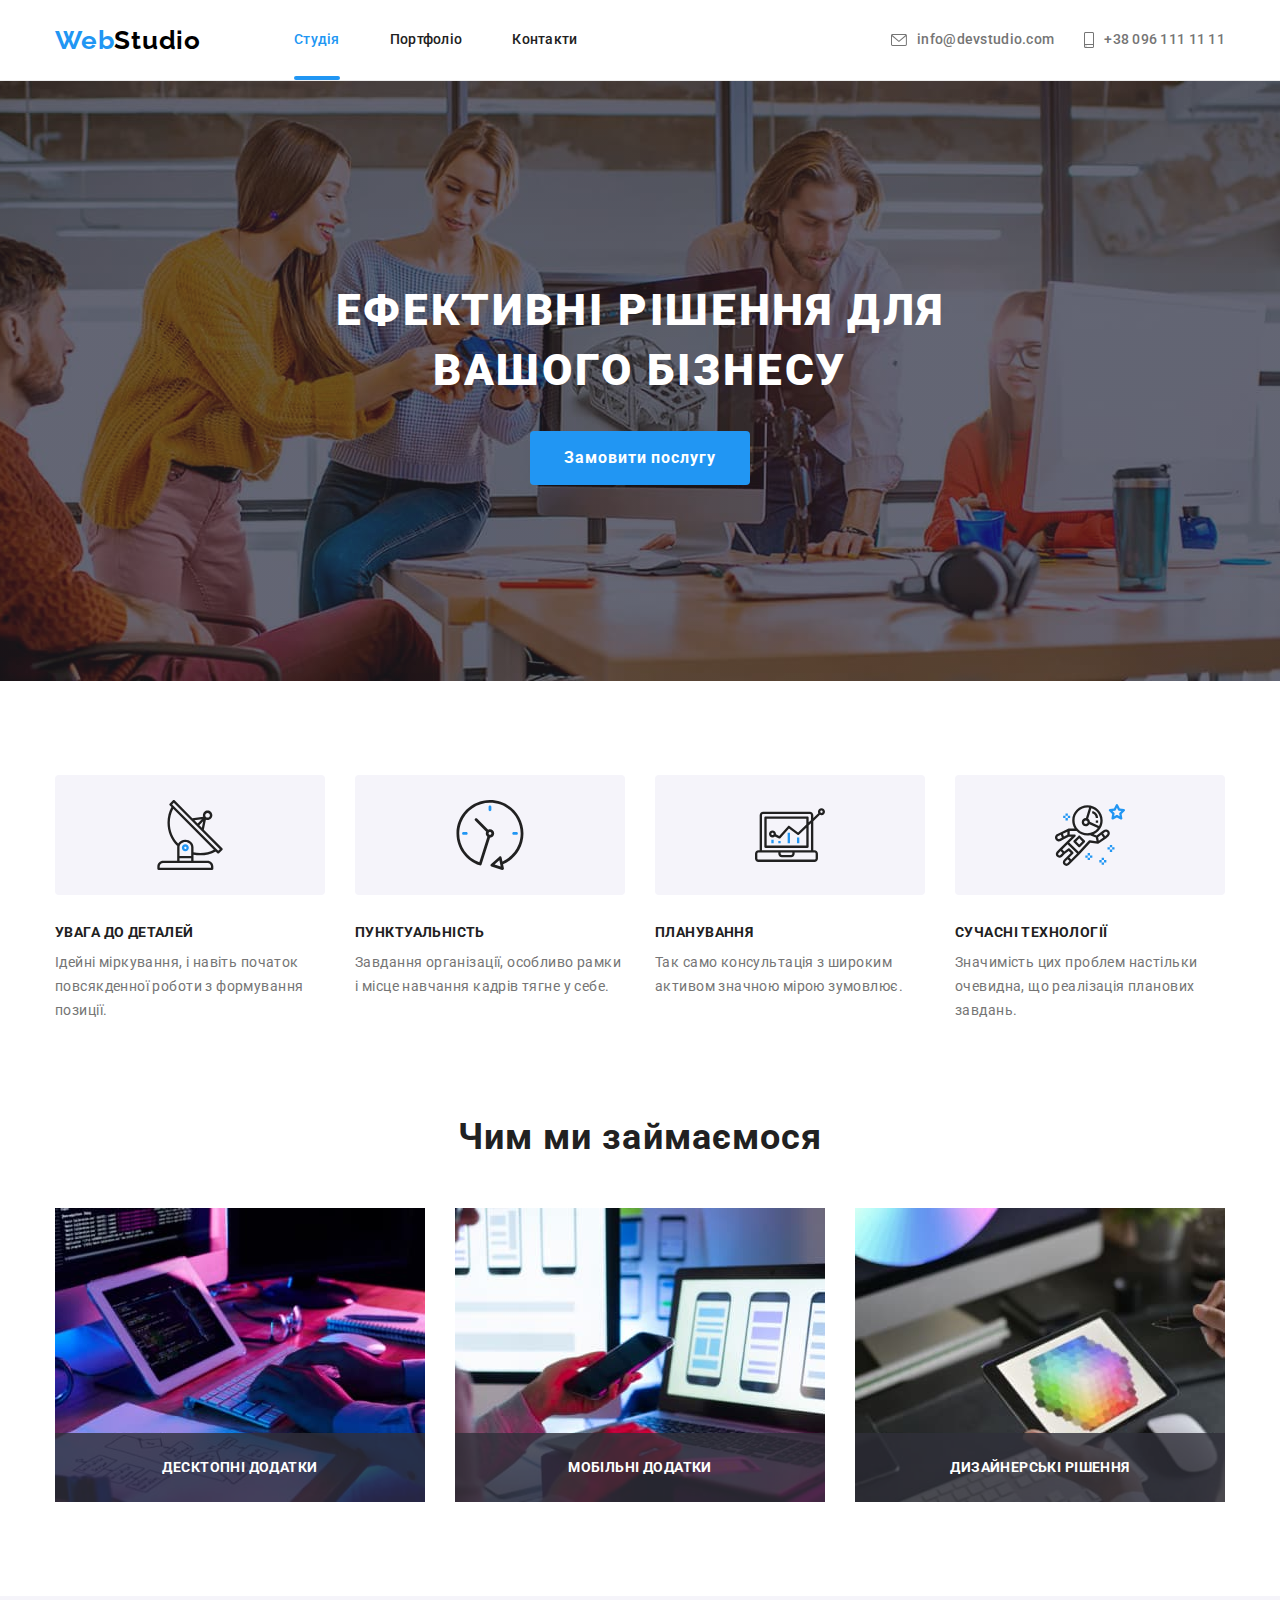
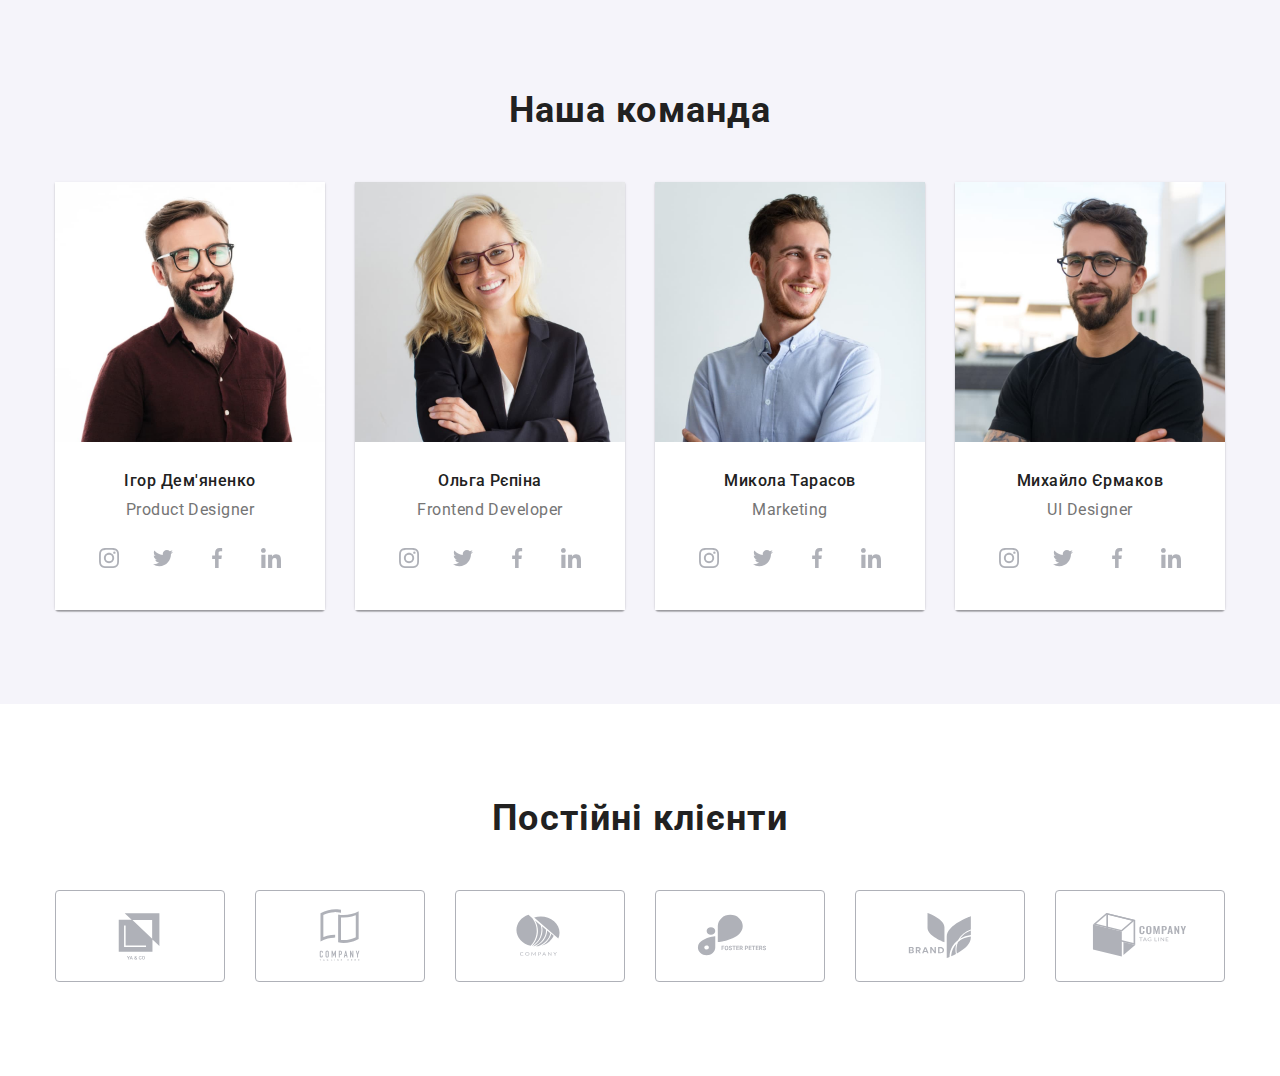
==== index.html @ c04a243e "did all sections, except footer" ====
<!DOCTYPE html>
<html lang="en">
  <head>
    <meta charset="UTF-8" />
    <meta http-equiv="X-UA-Compatible" content="IE=edge" />
    <meta name="viewport" content="width=device-width, initial-scale=1.0" />
    <title>Web Studio</title>
    <link rel="preconnect" href="https://fonts.googleapis.com" />
    <link rel="preconnect" href="https://fonts.gstatic.com" crossorigin />
    <link
      href="https://fonts.googleapis.com/css2?family=Raleway:wght@700&family=Roboto:wght@400;500;700;900&display=swap"
      rel="stylesheet"
    />
    <link
      rel="stylesheet"
      href="https://cdnjs.cloudflare.com/ajax/libs/modern-normalize/1.1.0/modern-normalize.min.css"
    />
    <link rel="stylesheet" href="./css/main.min.css" />
  </head>
  <body>
    <header class="header">
      <div class="container">
        <nav class="header__nav">
          <a href=" " class="header__logo link">
            <span class="header__web">Web</span>Studio
          </a>
          <ul class="header__list list">
            <li class="header__item">
              <a href="" class="header__link link current"> Студія </a>
            </li>
            <li class="header__item">
              <a href="./portfolio.html" class="header__link link">
                Портфоліо
              </a>
            </li>
            <li class="header__item">
              <a href="" class="header__link link"> Контакти </a>
            </li>
          </ul>
        </nav>
        <ul class="header__contacts list">
          <li>
            <a href="mailto:info@devstudio.com " class="header__mail link">
              <svg class="header__contacts-icon" width="16" height="12">
                <use href="./images/icons.svg#icon-envelope"></use>
              </svg>
              info@devstudio.com
            </a>
          </li>
          <li>
            <a href="tel:+380961111111" class="header__tel link">
              <svg class="header__contacts-icon" width="10" height="16">
                <use href="./images/icons.svg#icon-smartphone"></use>
              </svg>
              +38 096 111 11 11
            </a>
          </li>
        </ul>
        <button type="button" class="header__btn">
          <svg class="header__icon" width="24" height="16">
            <use href="./images/icons.svg#icon-mob-menu"></use>
          </svg>
        </button>
      </div>
      <div class="mob-menu is-hidden">
        <div class="container">
          <div class="mob-menu-top">
        <button type="button" class="menu-close">
          <svg class="menu-icon" width="40" height="40">
            <use href="./images/icons.svg#icon-close"></use>
          </svg>
        </button>
        <nav class="mob-menu-nav">
          <ul class="mob-menu-list list">
            <li class="mob-menu-item"> 
              <a href="" class="mob-menu-link link"> Студія </a>
            </li>
            <li class="mob-menu-item"> 
              <a href="./portfolio.html" class="mob-menu-link  link">
              Портфоліо </a>
            </li>
            <li class="mob-menu-item">
              <a href="" class="mob-menu-link  link"> Контакти </a>
            </li>
            </ul>
            </nav>
        </div>
        <div class="mob-menu-bottom">
            <div class="mob-connect">
  <a href="tel:+380961111111" class="mob-menu-tel link"> +38 096 111 11 11 </a>

  <a href="mailto:info@devstudio.com " class="mob-menu-mail link"> info@devstudio.com </a>

            </div>
          
            <ul class="mob-soc list">
              <li class="mob-soc-item">
                <a href="" target="blank" rel="noopener nofollow" class="mob-soc-link link"> Instagram </a>
              </li>
              <li class="mob-soc-item">
              <a href="" target="blank" rel="noopener nofollow" class="mob-soc-link link"> Twitter </a>
              </li>
              <li class="mob-soc-item">
              <a href="" target="blank" rel="noopener nofollow" class="mob-soc-link link"> Facebook </a>
              </li>
              <li class="mob-soc-item">
                <a href="" target="blank" rel="noopener nofollow" class="mob-soc-link link"> LinkedIn </a>
              </li>
            </ul>
          </div>
        </div>
      </div>
    </header>
    <main>
      <section class="hero">
        <div class="container">
          <h1 class="hero__title">Ефективні рішення для вашого бізнесу</h1>
          <button type="button" class="hero__button" data-modal-open>
            Замовити послугу
          </button>
        </div>
      </section> 
      <section class="features">
        <div class="container">
          <h2 class="visually-hidden">Особливості</h2>
          <ul class="features__list list">
            <li class="features__item">
              <div class="features__background">
                <svg class="features__icons" width="70" height="70">
                  <use href="./images/icons.svg#icon-antenna"></use>
                </svg>
              </div>
              <h3 class="features__title">Увага до деталей</h3>
              <p class="features__after-title">
                Ідейні міркування, і навіть початок повсякденної роботи з
                формування позиції.
              </p>
            </li>
            <li class="features__item">
              <div class="features__background">
                <svg class="features__icons" width="70" height="70">
                  <use href="./images/icons.svg#icon-clock"></use>
                </svg>
              </div>
              <h3 class="features__title">Пунктуальність</h3>
              <p class="features__after-title">
                Завдання організації, особливо рамки і місце навчання кадрів
                тягне у себе.
              </p>
            </li>
            <li class="features__item">
              <div class="features__background">
                <svg class="features__icons" width="70" height="70">
                  <use href="./images/icons.svg#icon-diagram"></use>
                </svg>
              </div>
              <h3 class="features__title">Планування</h3>
              <p class="features__after-title">
                Так само консультація з широким активом значною мірою зумовлює.
              </p>
            </li>
            <li class="features__item">
              <div class="features__background">
                <svg class="features__icons" width="70" height="70">
                  <use href="./images/icons.svg#icon-astronaut"></use>
                </svg>
              </div>
              <h3 class="features__title">Сучасні технології</h3>
              <p class="features__after-title">
                Значимість цих проблем настільки очевидна, що реалізація
                планових завдань.
              </p>
            </li>
          </ul>
        </div>
      </section>
      <section class="activities section">
        <div class="container">
          <h2 class="activities__title">Чим ми займаємося</h2>
          <ul class="activities__list list">
            <li class="activities__item">
              <img src="./images/image-one.jpg" alt="computer" width="370" />
              <p class="activities__text">Десктопні додатки</p>
            </li>
            <li class="activities__item">
              <img src="./images/image-two.jpg" alt="laptop" width="370" />
              <p class="activities__text">Мобільні додатки</p>
            </li>
            <li class="activities__item">
              <img src="./images/image-three.jpg" alt="tablet" width="370" />
              <p class="activities__text">Дизайнерські рішення</p>
            </li>
          </ul>
        </div>
      </section>
      <section class="team section">
        <div class="container">
          <h2 class="team__title">Наша команда</h2>
          <ul class="team__list list">
            <li class="team__item">
              <img
                src="./images/image-four.jpg"
                alt="Ігор Дем'яненко"
                width="270"
                class="team__img"
              />
              <div class="team__box">
                <h3 class="team__name">Ігор Дем'яненко</h3>
                <p class="team__text">Product Designer</p>
                <ul class="team__social list">
                  <li class="team__social-item">
                    <a href="" class="team__social-link link">
                      <svg class="team__social-icon" width="20" height="20">
                        <use href="./images/icons.svg#icon-instagram"></use>
                      </svg>
                    </a>
                  </li>
                  <li class="team__social-item">
                    <a href="" class="team__social-link link"
                      ><svg class="team__social-icon" width="20" height="20">
                        <use href="./images/icons.svg#icon-twitter"></use></svg></a>
                  </li>
                  <li class="team__social-item">
                    <a href="" class="team__social-link link">
                      <svg class="team__social-icon" width="20" height="20">
                        <use href="./images/icons.svg#icon-facebook"></use>
                      </svg>
                    </a>
                  </li>
                  <li class="team__social-item">
                    <a href="" class="team__social-link link">
                      <svg class="team__social-icon" width="20" height="20">
                        <use href="./images/icons.svg#icon-linkedin"></use>
                      </svg>
                    </a>
                  </li>
                </ul>
              </div>
            </li>
            <li class="team__item">
              <img
                src="./images/image-five.jpg"
                alt="Ольга Рєпіна"
                width="270"
                class="team__img"
              />
              <div class="team__box">
                <h3 class="team__name">Ольга Рєпіна</h3>
                <p class="team__text">Frontend Developer</p>
                <ul class="team__social list">
                  <li class="team__social-item">
                    <a href="" class="team__social-link link">
                      <svg class="team__social-icon" width="20" height="20">
                        <use href="./images/icons.svg#icon-instagram"></use>
                      </svg>
                    </a>
                  </li>
                  <li class="team__social-item">
                    <a href="" class="team__social-link link"
                      ><svg class="team__social-icon" width="20" height="20">
                        <use href="./images/icons.svg#icon-twitter"></use></svg></a>
                  </li>
                  <li class="team__social-item">
                    <a href="" class="team__social-link link">
                      <svg class="team__social-icon" width="20" height="20">
                        <use href="./images/icons.svg#icon-facebook"></use>
                      </svg>
                    </a>
                  </li>
                  <li class="team__social-item">
                    <a href="" class="team__social-link link">
                      <svg class="team__social-icon" width="20" height="20">
                        <use href="./images/icons.svg#icon-linkedin"></use>
                      </svg>
                    </a>
                  </li>
                </ul>
              </div>
            </li>
            <li class="team__item">
              <img
                src="./images/image-six.jpg"
                alt="Микола Тарасов"
                width="270"
                class="team__img"
              />
              <div class="team__box">
                <h3 class="team__name">Микола Тарасов</h3>
                <p class="team__text">Marketing</p>
                <ul class="team__social list">
                  <li class="team__social-item">
                    <a href="" class="team__social-link link">
                      <svg class="team__social-icon" width="20" height="20">
                        <use href="./images/icons.svg#icon-instagram"></use>
                      </svg>
                    </a>
                  </li>
                  <li class="team__social-item">
                    <a href="" class="team__social-link link"
                      ><svg class="team__social-icon" width="20" height="20">
                        <use href="./images/icons.svg#icon-twitter"></use></svg></a>
                  </li>
                  <li class="team__social-item">
                    <a href="" class="team__social-link link">
                      <svg class="team__social-icon" width="20" height="20">
                        <use href="./images/icons.svg#icon-facebook"></use>
                      </svg>
                    </a>
                  </li>
                  <li class="team__social-item">
                    <a href="" class="team__social-link link">
                      <svg class="team__social-icon" width="20" height="20">
                        <use href="./images/icons.svg#icon-linkedin"></use>
                      </svg>
                    </a>
                  </li>
                </ul>
              </div>
            </li>
            <li class="team__item">
              <img
                src="./images/image-seven.jpg"
                alt="Михайло Єрмаков"
                width="270"
                class="team__img"
              />
              <div class="team__box">
                <h3 class="team__name">Михайло Єрмаков</h3>
                <p class="team__text">UI Designer</p>
                <ul class="team__social list">
                  <li class="team__social-item">
                    <a href="" class="team__social-link link">
                      <svg class="team__social-icon" width="20" height="20">
                        <use href="./images/icons.svg#icon-instagram"></use>
                      </svg>
                    </a>
                  </li>
                  <li class="team__social-item">
                    <a href="" class="team__social-link link"
                      ><svg class="team__social-icon" width="20" height="20">
                        <use href="./images/icons.svg#icon-twitter"></use></svg></a>
                  </li>
                  <li class="team__social-item">
                    <a href="" class="team__social-link link">
                      <svg class="team__social-icon" width="20px" height="20">
                        <use href="./images/icons.svg#icon-facebook"></use>
                      </svg>
                    </a>
                  </li>
                  <li class="team__social-item">
                    <a href="" class="team__social-link link">
                      <svg class="team__social-icon" width="20" height="20">
                        <use href="./images/icons.svg#icon-linkedin"></use>
                      </svg>
                    </a>
                  </li>
                </ul>
              </div>
            </li>
          </ul>
        </div>
      </section>
     <section class="clients section"> 
        <div class="container">
          <h2 class="clients__title">Постійні клієнти</h2>
          <ul class="clients__list list">
            <li class="clients__item">
              <a href="" class="clients__link link">
                <svg class="clients__logo" width="106" height="60">
                  <use href="./images/icons.svg#icon-logo-one"></use>
                </svg>
              </a>
            </li>
            <li class="clients__item">
              <a href="" class="clients__link link">
                <svg class="clients__logo" width="106" height="60">
                  <use href="./images/icons.svg#icon-logo-two"></use>
                </svg>
              </a>
            </li>
            <li class="clients__item">
              <a href="" class="clients__link link">
                <svg class="clients__logo" width="106" height="60">
                  <use href="./images/icons.svg#icon-logo-three"></use>
                </svg>
              </a>
            </li>
            <li class="clients__item">
              <a href="" class="clients__link link">
                <svg class="clients__logo" width="106" height="60">
                  <use href="./images/icons.svg#icon-logo-four"></use>
                </svg>
              </a>
            </li>
            <li class="clients__item">
              <a href="" class="clients__link link">
                <svg class="clients__logo" width="106" height="60">
                  <use href="./images/icons.svg#icon-logo-five"></use>
                </svg>
              </a>
            </li>
            <li class="clients__item">
              <a href="" class="clients__link link">
                <svg class="clients__logo" width="106" height="60">
                  <use href="./images/icons.svg#icon-logo-six"></use>
                </svg>
              </a>
            </li>
          </ul>
        </div>
      </section>
    </main>
    <!-- <footer class="footer">
      <div class="container footer__wrap">
        <div>
          <a href="" class="footer__logo link">
            <span class="footer__web">Web</span>Studio
          </a>
          <address class="footer__contacts">
            <ul class="footer__list list">
              <li class="footer__item">
                <a
                  href="https://goo.gl/maps/imiHuzSXBCJ5eQL1A"
                  target="_blank"
                  rel="noopener noreferrer"
                  class="footer__address link"
                >
                  м. Київ, пр-т Лесі Українки, 26
                </a>
              </li>
              <li class="footer__item">
                <a href="mailto:info@example.com" class="footer__mail link">
                  info@example.com
                </a>
              </li>
              <li class="footer__item">
                <a href="tel:+380991111111" class="footer__tel link">
                  +38 099 111 11 11
                </a>
              </li>
            </ul>
          </address>
        </div>
        <div class="footer__soc-box">
          <p class="footer__soc-join">Приєднуйтесь</p>
          <ul class="footer__soc list">
            <li class="footer__soc-item">
              <a href="" class="footer__soc-link link">
                <svg class="footer__soc-icon" width="20" height="20">
                  <use href="./images/icons.svg#icon-instagram"></use>
                </svg>
              </a>
            </li>
            <li class="footer__soc-item">
              <a href="" class="footer__soc-link link">
                <svg class="footer__soc-icon" width="20" height="20">
                  <use href="./images/icons.svg#icon-twitter"></use></svg
              ></a>
            </li>
            <li class="footer__soc-item">
              <a href="" class="footer__soc-link link">
                <svg class="footer__soc-icon" width="20" height="20">
                  <use href="./images/icons.svg#icon-facebook"></use>
                </svg>
              </a>
            </li>
            <li class="footer__soc-item">
              <a href="" class="footer__soc-link link">
                <svg class="footer__soc-icon" width="20" height="20">
                  <use href="./images/icons.svg#icon-linkedin"></use>
                </svg>
              </a>
            </li>
          </ul>
        </div>
        <div class="subscribe__section">
          <form action="#" class="subscribe__form">
            <p class="subscribe__name">Підпишіться на розсилку</p>
            <div class="sub__correct">
              <input
                type="text"
                name="subscribe-name-footer"
                class="subscribe__input"
                id="subscribe"
                placeholder="E-mail"
                required
              />
              <button type="submit" class="subscribe__button">
                Підписатися
                <svg class="subscribe__icon" width="24" height="24">
                  <use href="./images/icons.svg#icon-send"></use>
                </svg>
              </button>
            </div>
          </form>
        </div>
      </div>
    </footer> -->  
    <div class="backdrop is-hidden" data-modal>
      <div class="modal">
        <button type="button" class="modal__close" data-modal-close>
          <svg class="close-icon" width="18" height="18">
            <use href="./images/icons.svg#icon-close-black"></use>
          </svg>
        </button>
        <p class="modal__title">Залиште свої дані, ми вам передзвонимо</p>
        <form class="modal__form">
          <div class="modal__data">
            <label for="user-name" class="label"> Ім'я </label>
            <div class="input__wrap">
              <input
                type="text"
                class="modal__input"
                name="user-name"
                id="user-name"
              />
              <svg class="input__icon" width="18" height="18">
                <use href="./images/icons.svg#icon-person"></use>
              </svg>
            </div>
          </div>
          <div class="modal__data">
            <label for="user-tel" class="label"> Телефон </label>
            <div class="input__wrap">
              <input
                type="tel"
                class="modal__input"
                name="user-tel"
                id="user-tel"
              />
              <svg class="input__icon" width="18" height="18">
                <use href="./images/icons.svg#icon-phone"></use>
              </svg>
            </div>
          </div>
          <div class="modal__data">
            <label for="user-email" class="label"> Пошта </label>
            <div class="input__wrap">
              <input
                type="email"
                class="modal__input"
                name="user-email"
                id="user-email"
              />
              <svg class="input__icon" width="18" height="18">
                <use href="./images/icons.svg#icon-email"></use>
              </svg>
            </div>
          </div>
          <div class="modal__comment">
            <label for="user-comment" class="label"> Коментар </label>
            <textarea
              name="user-comment"
              class="modal__text"
              placeholder="Введіть текст"
              id="user-comment"
            ></textarea>
          </div>
          <div class="modal__policy">
            <input
              type="checkbox"
              name="policy"
              id="policy"
              class="modal__check visually-hidden"
              value="true"
            />
            <label for="policy" class="check__text">
              <span>
                <svg class="check__icon" width="11" height="8">
                  <use href="./images/icons.svg#icon-check"></use>
                </svg>
              </span>
              Погоджуюся з розсилкою та приймаю&nbsp;
              <a href="" class="conditions"> Умови договору </a></label
            >
          </div>
          <button type="submit" class="submit__btn">Відправити</button>
        </form>
      </div>
    </div>
    <script src="./js/modal.js"></script>
    <script src="./js/menu.js"></script>
  </body>
</html>
---- css/main.min.css ----
:root{--main-color: #212121;--secondary-color: #757575;--tertiary-color: #ffffff;--accent-color: #2196f3;--card-set-gap: 30px}body{font-family:Roboto,sans-serif}p,h1,h2,h3,h4,h5,h6{margin:0}ul{margin:0;padding-left:0}img{display:block;max-width:100%;height:auto;width:100%}.list{list-style:none}.link{text-decoration:none}.no-scroll{overflow:hidden}.visually-hidden{position:absolute;white-space:nowrap;width:1px;height:1px;overflow:hidden;border:0;padding:0;clip:rect(0 0 0 0);clip-path:inset(50%);margin:-1px}.container{width:100%;margin-right:auto;margin-left:auto;padding-right:15px;padding-left:15px}@media screen and (min-width: 480px){.container{max-width:480px}}@media screen and (min-width: 768px){.container{max-width:768px}}@media screen and (min-width: 1200px){.container{max-width:1200px}}.header{border-bottom:1px solid #ececec}.header>.container{display:flex;align-items:center}.header__nav{display:flex;align-items:center}.header__list{gap:50px;display:none;align-items:center}@media screen and (min-width: 768px){.header__list{display:flex}}@media screen and (min-width: 1200px){.header__list{display:flex}}.header__contacts{margin-left:auto;display:none;align-items:center;gap:50px}@media screen and (min-width: 768px){.header__contacts{display:flex;flex-direction:column;gap:10px}}@media screen and (min-width: 1200px){.header__contacts{display:flex;flex-direction:row;gap:30px}}.header__web{font-family:Raleway,sans-serif;font-weight:700;font-size:26px;line-height:1.19;letter-spacing:.03em;color:var(--accent-color)}.header__logo{font-family:Raleway,sans-serif;font-weight:700;font-size:26px;line-height:1.19;letter-spacing:.03em;color:#000;margin-right:93px;padding-top:16px;padding-bottom:16px}.header__link{font-weight:500;font-size:14px;line-height:1.14;letter-spacing:.02em;color:var(--main-color);display:block;padding-top:32px;padding-bottom:32px;align-items:center;transition:color 250ms cubic-bezier(0.4, 0, 0.2, 1)}.header__link:hover,.header__link:focus{color:var(--accent-color)}.header__mail{display:flex;align-items:center;font-weight:500;font-size:14px;line-height:1.14;letter-spacing:.02em;color:var(--secondary-color);transition:color 250ms cubic-bezier(0.4, 0, 0.2, 1)}.header__mail:hover,.header__mail:focus{color:var(--accent-color)}.header__tel{display:flex;align-items:center;font-weight:500;font-size:14px;line-height:1.14;letter-spacing:.02em;color:var(--secondary-color);transition:color 250ms cubic-bezier(0.4, 0, 0.2, 1)}.header__tel:hover,.header__tel:focus{color:var(--accent-color)}.header__contacts-icon{fill:currentColor;margin-right:10px}.header__btn{width:40px;height:40px;padding:0;margin-left:auto;background-color:rgba(0,0,0,0);border:none}@media screen and (min-width: 768px){.header__btn{display:none}}@media screen and (min-width: 1200px){.header__btn{display:none}}.mob-menu{position:fixed;z-index:2;width:100vw;height:100vh;background-color:var(--tertiary-color);top:0;padding-top:48px;padding-bottom:48px;padding-left:40px}.mob-menu>.container{display:flex;flex-direction:column;height:100%;justify-content:space-between;overflow:auto}.menu-close{display:block;margin-left:auto;margin-bottom:8px;border:none;width:40px;height:40px;background-color:rgba(0,0,0,0);cursor:pointer;transition:fill 250ms cubic-bezier(0.4, 0, 0.2, 1)}.menu-close:hover,.menu-close:focus{fill:var(--accent-color)}.mob-menu-item:not(:last-child){margin-bottom:32px}.mob-menu-link{font-weight:500;font-size:40px;line-height:1.17;letter-spacing:.02em;color:var(--main-color);transition:color 250ms cubic-bezier(0.4, 0, 0.2, 1)}.mob-menu-link:hover,.mob-menu-link:focus{color:var(--accent-color);border-bottom:1px solid var(--accent-color)}.mob-menu-tel{font-weight:500;font-size:34px;line-height:1.17;letter-spacing:.02em;color:var(--accent-color);display:block;margin-bottom:32px}.mob-menu-tel:hover,.mob-menu-tel:focus{border-bottom:1px solid var(--accent-color)}.mob-menu-mail{font-style:normal;font-weight:500;font-size:24px;line-height:1.16;letter-spacing:.02em;color:var(--secondary-color);display:block;transition:color 250ms cubic-bezier(0.4, 0, 0.2, 1)}.mob-menu-mail:hover,.mob-menu-mail:focus{color:var(--accent-color);border-bottom:1px solid var(--accent-color)}.mob-soc{display:flex;margin-top:64px;gap:10px}.mob-soc-item:not(:last-child){border-right:1px solid rgba(33,33,33,.2);padding-right:10px}.mob-soc-link{font-style:normal;font-weight:500;font-size:18px;line-height:1.22;letter-spacing:.02em;color:var(--accent-color)}.mob-soc-link:hover,.mob-soc-link:focus{border-bottom:1px solid var(--accent-color)}.current{color:var(--accent-color);position:relative}.current::after{position:absolute;content:"";width:100%;height:4px;left:0;bottom:0;background:#2196f3;border-radius:2px}.hero{max-width:480px;height:400px;padding-top:118px;padding-bottom:118px;margin-left:auto;margin-right:auto;background-image:linear-gradient(rgba(47, 48, 58, 0.4), rgba(47, 48, 58, 0.4)),url(../images/background.jpg);background-repeat:no-repeat;background-position:center;background-size:cover}@media screen and (min-width: 768px){.hero{max-width:768px}}@media screen and (min-width: 1200px){.hero{max-width:1600px;height:600px;padding-top:200px;padding-top:200px}}.hero__title{font-weight:900;font-size:26px;line-height:1.61;text-align:center;letter-spacing:.06em;text-transform:uppercase;color:var(--tertiary-color);max-width:360px;margin-bottom:30px;margin-left:auto;margin-right:auto}@media screen and (min-width: 1200px){.hero__title{font-size:44px;line-height:1.36;max-width:696px}}.hero__button{font-family:inherit;font-weight:700;font-size:16px;line-height:1.88;align-items:center;text-align:center;letter-spacing:.06em;color:var(--tertiary-color);background-color:var(--accent-color);cursor:pointer;padding:10px 24px;border-radius:4px;border-color:rgba(0,0,0,0);display:flex;margin-left:auto;margin-right:auto;transition:background-color 250ms cubic-bezier(0.4, 0, 0.2, 1)}.hero__button:hover,.hero__button:focus{background-color:#188ce8}@media screen and (min-width: 1200px){.hero__button{padding:10px 32px}}.features{padding-top:60px;padding-bottom:60px}@media screen and (min-width: 768px){.features{padding:60px 15px}}@media screen and (min-width: 1200px){.features{padding-top:94px;padding-bottom:94px}}.features__background{width:450px;height:120px;background-color:#f5f4fa;border-radius:4px;margin-bottom:30px;display:flex;align-items:center;justify-content:center;color:var(--main-color)}@media screen and (min-width: 768px){.features__background{width:354px}}@media screen and (min-width: 1200px){.features__background{width:270px}}.features__icons{fill:currentColor}.features__list{display:flex;flex-wrap:wrap;gap:30px}.features__item{width:100%;align-items:center;justify-content:center}@media screen and (min-width: 768px){.features__item{width:calc((100% - 30px)/2)}}@media screen and (min-width: 1200px){.features__item{width:calc((100% - 90px)/4)}}.features__title{font-weight:700;font-size:14px;line-height:1.14;letter-spacing:.03em;text-transform:uppercase;color:var(--main-color);margin-bottom:10px}@media screen and (max-width: 480px){.features__title{display:flex;align-items:center;justify-content:center}}.features__after-title{font-size:14px;line-height:1.71;letter-spacing:.03em;color:var(--secondary-color)}.activities{display:none}@media screen and (min-width: 1200px){.activities{display:block;padding-bottom:94px}}.activities__title{font-weight:700;font-size:36px;line-height:1.16;letter-spacing:.03em;color:var(--main-color);text-align:center;margin-left:auto;margin-right:auto;margin-bottom:50px}.activities__list{display:flex;gap:30px}.activities__item{position:relative}.activities__text{position:absolute;font-weight:700;font-size:14px;line-height:1.14;text-align:center;letter-spacing:.03em;text-transform:uppercase;color:var(--tertiary-color);width:100%;bottom:0px;left:0px;background-color:rgba(47,48,58,.8);padding-top:27px;padding-bottom:27px}.team{background-color:#f5f4fa;padding:60px 15px}@media screen and (min-width: 768px){.team{padding:60px 15px}}@media screen and (min-width: 1200px){.team{padding-top:94px;padding-bottom:94px}}.team__title{font-weight:700;font-size:28px;line-height:1.17;letter-spacing:.03em;color:var(--main-color);text-align:center;margin-left:auto;margin-right:auto;margin-bottom:30px}@media screen and (min-width: 1200px){.team__title{font-size:36px;line-height:1.16;margin-bottom:50px}}.team__list{display:flex;flex-wrap:wrap;gap:30px}.team__item{box-shadow:0px 1px 3px rgba(0,0,0,.12),0px 1px 1px rgba(0,0,0,.14),0px 2px 1px rgba(0,0,0,.2);border-radius:0px 0px 4px 4px}@media screen and (min-width: 768px){.team__item{width:calc((100% - 30px)/2)}}@media screen and (min-width: 1200px){.team__item{width:calc((100% - 90px)/4)}}.team__img{display:block;max-width:100%;height:auto;width:100%}.team__box{text-align:center;padding-top:30px;padding-bottom:30px;background-color:#fff}.team__name{font-weight:500;font-size:16px;line-height:1.18;letter-spacing:.03em;color:var(--main-color);margin-bottom:10px;margin-top:0px}.team__text{font-size:16px;line-height:1.18;letter-spacing:.03em;color:var(--secondary-color);margin-bottom:16px}.team__social{display:flex;justify-content:center;gap:10px}.team__social-link{width:44px;height:44px;border-radius:50%;background-color:#fff;display:flex;align-items:center;justify-content:center;color:#afb1b8;transition:background-color 250ms cubic-bezier(0.4, 0, 0.2, 1),color 250ms cubic-bezier(0.4, 0, 0.2, 1)}.team__social-link:hover,.team__social-link:focus{background-color:var(--accent-color);color:var(--tertiary-color)}.team__social-icon{fill:currentColor}@media screen and (min-width: 480px){.clients{padding:60px 15px}}@media screen and (min-width: 768px){.clients{padding:60px 15px}}@media screen and (min-width: 1200px){.clients{padding-top:94px;padding-bottom:94px}}.clients__title{font-weight:700;font-size:28px;line-height:1.17;letter-spacing:.03em;color:var(--main-color);text-align:center;margin-left:auto;margin-right:auto;margin-bottom:30px}@media screen and (min-width: 1200px){.clients__title{font-size:36px;line-height:1.16;margin-bottom:50px}}.clients__list{display:flex;flex-wrap:wrap;gap:30px}.clients__item{width:calc((100% - 30px)/2)}@media screen and (min-width: 768px){.clients__item{width:calc((100% - 90px)/3)}}@media screen and (min-width: 1200px){.clients__item{width:calc((100% - 150px)/6)}}.clients__link{border:1px solid #afb1b8;border-radius:4px;width:210px;height:92px;display:flex;align-items:center;justify-content:center;color:#afb1b8;transition:color 250ms cubic-bezier(0.4, 0, 0.2, 1),border-color 250ms cubic-bezier(0.4, 0, 0.2, 1)}.clients__link:hover,.clients__link:focus{color:var(--accent-color);border-color:var(--accent-color)}@media screen and (min-width: 768px){.clients__link{width:226px}}@media screen and (min-width: 1200px){.clients__link{width:170px}}.clients__logo{fill:currentColor}.footer{display:flex;background-color:#2f303a;padding-top:60px;padding-bottom:60px}.footer__wrap{display:flex;align-items:baseline}.footer__logo{font-family:Raleway,sans-serif;font-weight:700;font-size:26px;line-height:1.19;letter-spacing:.03em;color:var(--tertiary-color);display:block;margin-bottom:20px}.footer__web{font-family:Raleway,sans-serif;font-weight:700;font-size:26px;line-height:1.19;letter-spacing:.03em;color:var(--accent-color)}.footer__contacts{font-style:normal}.footer__address{font-size:14px;line-height:1.71;letter-spacing:.03em;color:var(--tertiary-color);transition:color 250ms cubic-bezier(0.4, 0, 0.2, 1);display:block;margin-bottom:9px}.footer__address:hover,.footer__address:focus{color:var(--accent-color)}.footer__mail{display:block;font-size:14px;line-height:1.71;letter-spacing:.03em;color:rgba(255,255,255,.6);transition:color 250ms cubic-bezier(0.4, 0, 0.2, 1);margin-bottom:9px}.footer__mail:hover,.footer__mail:focus{color:var(--accent-color)}.footer__tel{font-size:14px;line-height:1.71;letter-spacing:.03em;color:rgba(255,255,255,.6);transition:color 250ms cubic-bezier(0.4, 0, 0.2, 1)}.footer__tel:hover,.footer__tel:focus{color:var(--accent-color)}.footer__soc-box{margin-left:70px}.footer__soc-join{font-weight:700;font-size:14px;line-height:1.14;letter-spacing:.03em;text-transform:uppercase;color:var(--tertiary-color);margin-bottom:20px}.footer__soc{display:flex;gap:10px}.footer__soc-link{width:44px;height:44px;border-radius:50%;background-color:rgba(255,255,255,.1);display:flex;align-items:center;justify-content:center;color:var(--tertiary-color);transition:background-color 250ms cubic-bezier(0.4, 0, 0.2, 1)}.footer__soc-link:hover,.footer__soc-link:focus{background-color:var(--accent-color)}.footer__soc-icon{fill:currentColor}.subscribe__section{margin-left:auto;display:flex}.subscribe__form{padding-top:12px}.sub__correct{display:flex}.subscribe__name{margin-bottom:20px;font-weight:700;font-size:14px;line-height:1.14;letter-spacing:.03em;text-transform:uppercase;color:var(--tertiary-color)}.subscribe__input{padding-left:16px;height:50px;width:358px;border-color:rgba(255,255,255,.3019607843);border-radius:4px;outline:none;background-color:rgba(0,0,0,0);color:var(--main-color)}.subscribe__input:focus-visible{outline-color:var(--accent-color)}.subscribe__input:not(:placeholder-shown):required:valid{border-color:var(--accent-color)}.subscribe__input:not(:placeholder-shown):required{border-color:red}.subscribe__button{margin-left:12px;width:200px;height:50px;display:flex;align-items:center;justify-content:center;transition:background-color 250ms cubic-bezier(0.4, 0, 0.2, 1);border-radius:4px;border:none;background-color:var(--accent-color);box-shadow:0px 4px 4px rgba(0,0,0,.15);font-weight:700;font-size:16px;line-height:1.88;color:var(--tertiary-color);cursor:pointer}.subscribe__button:hover,.subscribe__button:focus{background-color:#188ce8}.subscribe__icon{margin-left:10px;fill:var(--tertiary-color)}.backdrop{position:fixed;width:100%;height:100%;top:0;left:0;background-color:rgba(0,0,0,.2);transition:opacity 250ms cubic-bezier(0.4, 0, 0.2, 1),visibility 250ms cubic-bezier(0.4, 0, 0.2, 1)}.modal{position:absolute;top:50%;left:50%;width:450px;min-height:609px;border-radius:4px;background-color:var(--tertiary-color);box-shadow:0px 1px 3px rgba(0,0,0,.12),0px 1px 1px rgba(0,0,0,.14),0px 2px 1px rgba(0,0,0,.2);transform:translate(-50%, -50%) scale(1);transition:transform 250ms cubic-bezier(0.4, 0, 0.2, 1);padding:40px}.backdrop.is-hidden .modal{transform:translate(-50%, -50%) scale(0)}@media screen and (min-width: 1200px){.modal{width:528px;min-height:581px}}.modal__title{font-weight:700;font-size:20px;line-height:1.15;text-align:center;letter-spacing:.03em;color:var(--main-color);text-align:center;margin-bottom:12px}.modal__close{position:absolute;right:8px;top:8px;width:30px;height:30px;background-color:rgba(0,0,0,0);border:1px solid rgba(0,0,0,.1);border-radius:50%;display:flex;align-items:center;justify-content:center;cursor:pointer;transition:fill 250ms cubic-bezier(0.4, 0, 0.2, 1)}.modal__close:hover,.modal__close:focus{fill:var(--accent-color)}.is-hidden{opacity:0;visibility:hidden;pointer-events:none}.modal__input{width:100%;height:40px;border:1px solid rgba(33,33,33,.2);border-radius:4px;padding-left:42px;outline:rgba(0,0,0,0);transition:border-color 250ms cubic-bezier(0.4, 0, 0.2, 1)}.modal__input:focus{border-color:var(--accent-color)}.input__wrap{position:relative}.input__icon{position:absolute;left:12px;top:50%;transform:translateY(-50%);transition:fill 250ms cubic-bezier(0.4, 0, 0.2, 1)}.modal-input:focus+.input__icon{fill:var(--accent-color)}.label{font-weight:400;font-size:12px;line-height:1.16;letter-spacing:.01em;color:var(--secondary-color);display:block;margin-bottom:4px}.modal__data{margin-bottom:10px}.modal__text{width:370px;height:120px;padding:12px 16px;border:1px solid rgba(33,33,33,.2);border-radius:4px;resize:none;outline:rgba(0,0,0,0);transition:border-color 250ms cubic-bezier(0.4, 0, 0.2, 1)}.modal__text:focus{border-color:var(--accent-color)}.modal__text::placeholder{font-weight:400;font-size:12px;line-height:1.16;letter-spacing:.01em;color:rgba(117,117,117,.5)}@media screen and (min-width: 1200px){.modal__text{width:448px;height:120px}}.modal__comment{margin-bottom:20px}.modal__policy{margin-bottom:30px;margin-right:auto;margin-left:auto;display:flex;justify-content:center}.modal__check{margin-top:10px;margin-bottom:30px}.check__text{display:flex;align-items:center;font-weight:400;font-size:12px;line-height:1.16;letter-spacing:.03em;color:var(--secondary-color)}.check__text span{width:16px;height:15px;border:2px solid #303030;border-radius:2px;margin-right:10px;display:flex;align-items:center;justify-content:center}.modal__check:checked+.check__text span{background-color:var(--accent-color);border:none}.modal__check:focus+.check__text span{border-color:var(--accent-color)}@media screen and (min-width: 1200px){.check__text{font-size:14px;line-height:1.71}}.conditions{font-weight:400;font-size:12px;line-height:1.16;letter-spacing:.03em;color:var(--accent-color)}@media screen and (min-width: 1200px){.conditions{font-size:14px;line-height:1.71}}.check__icon{opacity:0}.modal__check:checked+.check__text .check__icon{fill:#fff;opacity:1}.submit__btn{width:200px;height:50px;background:var(--accent-color);box-shadow:0px 4px 4px rgba(0,0,0,.15);border-radius:4px;border-color:rgba(0,0,0,0);cursor:pointer;font-family:inherit;font-weight:700;font-size:16px;line-height:1.88;display:flex;align-items:center;text-align:center;letter-spacing:.06em;color:var(--tertiary-color);padding:10px 52px;margin-left:auto;margin-right:auto;transition:background-color 250ms cubic-bezier(0.4, 0, 0.2, 1)}.submit__btn:hover,.submit__btn:focus{background-color:#188ce8}.portfolio{padding-top:60px;padding-bottom:60px}@media screen and (min-width: 1200px){.portfolio{padding-top:94px;padding-bottom:94px}}.portfolio__list{display:flex;flex-wrap:wrap;row-gap:15px;column-gap:8px;margin-bottom:40px;margin-right:auto;margin-left:auto}@media screen and (min-width: 768px){.portfolio__list{margin-bottom:30px;justify-content:center}}@media screen and (min-width: 1200px){.portfolio__list{margin-bottom:50px}}.portfolio__btn{font-family:inherit;font-weight:500;font-size:16px;line-height:1.62;text-align:center;letter-spacing:.03em;color:var(--main-color);background-color:#f5f4fa;cursor:pointer;border-radius:4px;border-color:rgba(0,0,0,0);padding:6px 22px;transition:color 250ms cubic-bezier(0.4, 0, 0.2, 1),background-color 250ms cubic-bezier(0.4, 0, 0.2, 1),box-shadow 250ms cubic-bezier(0.4, 0, 0.2, 1)}.portfolio__btn:hover,.portfolio__btn:focus{color:var(--tertiary-color);background-color:#2196f3;box-shadow:0px 3px 1px rgba(0,0,0,.1),0px 1px 2px rgba(0,0,0,.8),0px 2px 2px rgba(0,0,0,.12)}.works__img{display:block;max-width:100%;height:auto;width:100%}.works__list{display:flex;flex-wrap:wrap;gap:30px}@media screen and (min-width: 768px){.works__item{width:calc((100% - 30px)/2)}}@media screen and (min-width: 1200px){.works__item{width:calc((100% - 60px)/3)}}.works__cover-wrap{position:relative;overflow:hidden}.works__cover-text{position:absolute;top:0;left:0;height:100%;color:var(--tertiary-color);font-weight:400;font-size:18px;line-height:1.56;letter-spacing:.03em;padding-top:63px;padding-bottom:63px;padding-left:24px;padding-right:24px;background-color:rgba(33,150,243,.9);flex-grow:1;transform:translateY(101%);transition:transform 250ms cubic-bezier(0.4, 0, 0.2, 1)}.works__item:hover .works__cover-text{transform:translateY(0%)}.works__box{padding:20px 24px;border:1px solid #eee;border-top:0}.works__title{font-weight:700;font-size:18px;line-height:2;letter-spacing:.06em;color:var(--main-color);margin-bottom:4px}.works__field{font-size:16px;line-height:1.88;letter-spacing:.03em;color:var(--secondary-color)}.works{display:block;transition:box-shadow 250ms cubic-bezier(0.4, 0, 0.2, 1);flex-direction:column;height:100%}.works:hover,.works:focus{box-shadow:0px 1px 1px rgba(0,0,0,.12),0px 4px 4px rgba(0,0,0,.06),1px 4px 6px rgba(0,0,0,.16)}/*# sourceMappingURL=main.min.css.map */
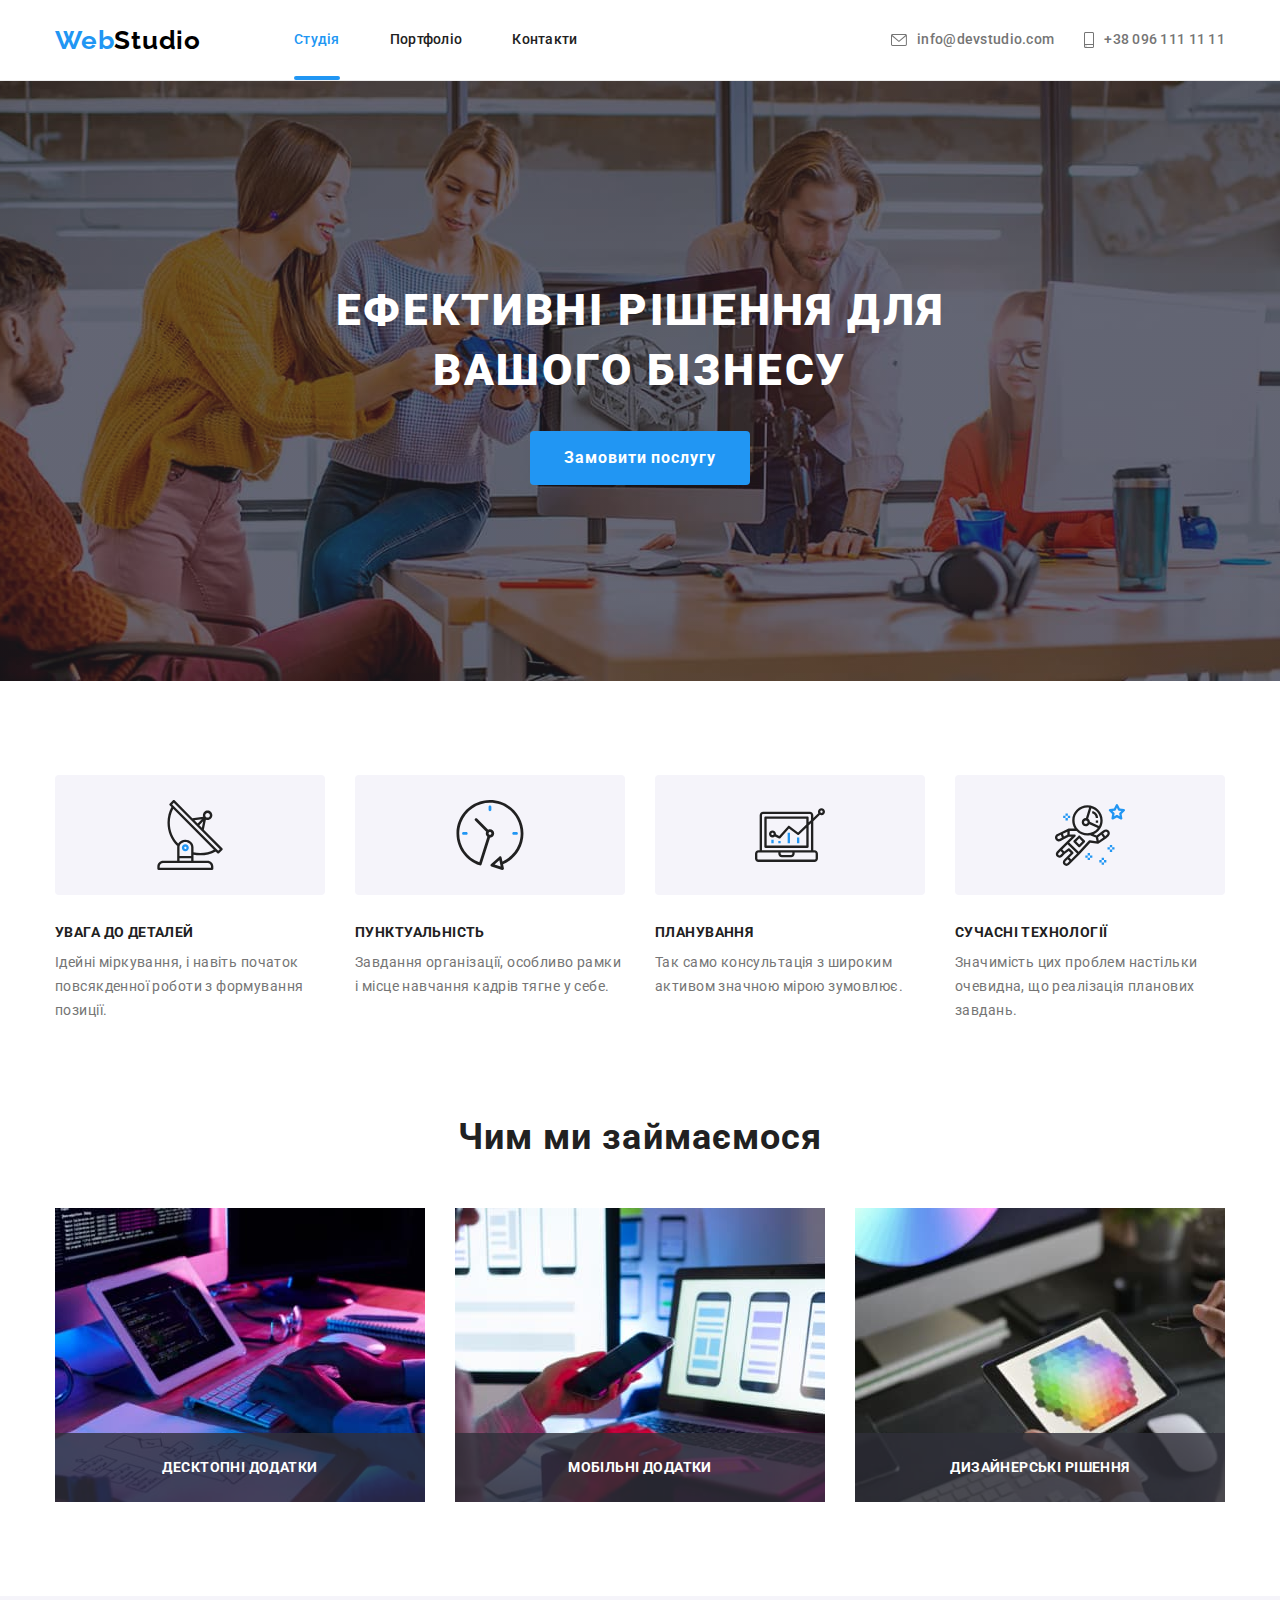
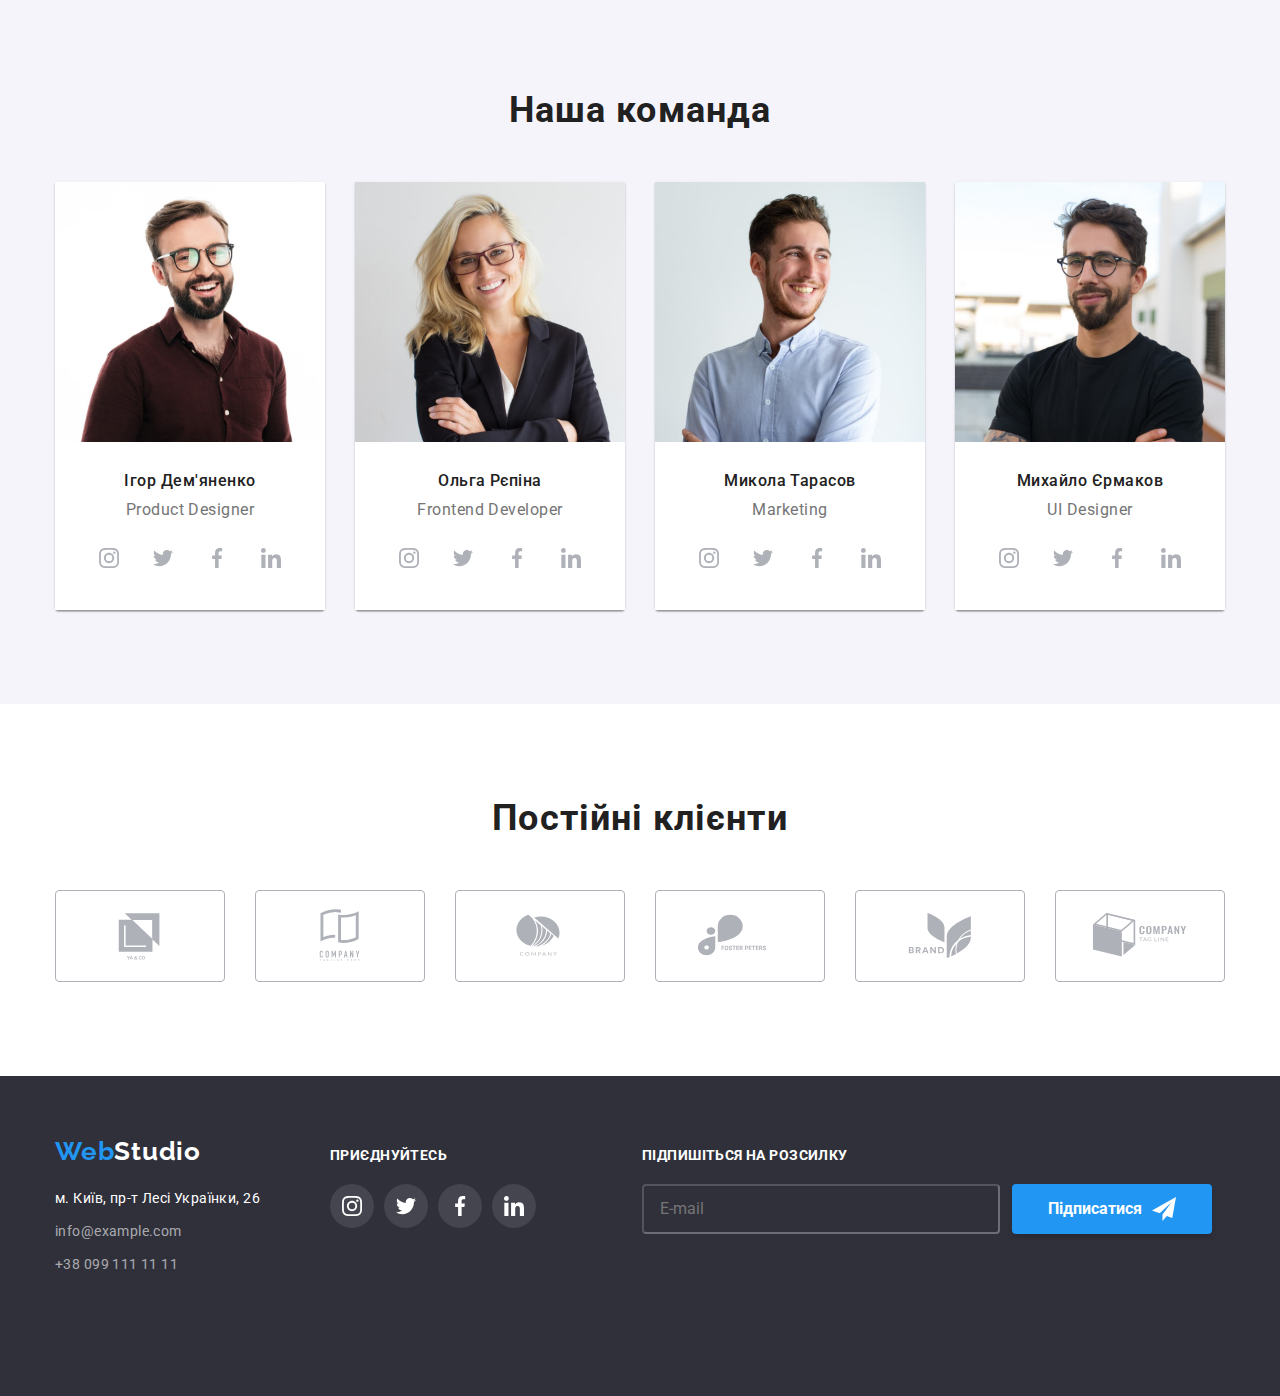
==== commit cad6b272: "added footer and graphics" ====
--- a/index.html
+++ b/index.html
@@ -179,15 +179,46 @@
           <h2 class="activities__title">Чим ми займаємося</h2>
           <ul class="activities__list list">
             <li class="activities__item">
-              <img src="./images/image-one.jpg" alt="computer" width="370" />
+              <picture>
+                <source srcset="./images/image-one.jpg 1x, 
+                 ./images/image-one-2px-dt.jpg 2x" 
+                 media="(min-width: 1200px)"
+                 />
+                 <source srcset="./images/image-one-1px-tab.jpg 1x, 
+                   ./images/image-one-2px-tab.jpg 2x"
+                    media="(min-width: 768px)"
+                   />
+                <source  srcset="./images/image-one-1px-mob.jpg 1x, 
+                ./images/image-one-2px-mob.jpg 2x" 
+                 media="(max-width: 767px)"
+                />
+              </picture>
+              <img 
+              src="./images/image-one.jpg" alt="computer"  />
               <p class="activities__text">Десктопні додатки</p>
             </li>
             <li class="activities__item">
-              <img src="./images/image-two.jpg" alt="laptop" width="370" />
+              <picture>
+                <source srcset="./images/image-two.jpg 1x, 
+                ./images/image-two-2px-dt.jpg 2x" media="(min-width: 1200px)" />
+                <source srcset="./images/image-two-1px-tab.jpg 1x, 
+                ./images/image-two-2px-tab.jpg 2x" media="(min-width: 768px)" />
+                <source srcset="./images/image-two-1px-mob.jpg 1x, 
+               ./images/image-two-2px-mob.jpg 2x" media="(max-width: 767px)" />
+              </picture>
+              <img src="./images/image-two.jpg" alt="laptop" />
               <p class="activities__text">Мобільні додатки</p>
             </li>
             <li class="activities__item">
-              <img src="./images/image-three.jpg" alt="tablet" width="370" />
+              <picture>
+                <source srcset="./images/image-three.jpg 1x, 
+                               ./images/image-three-2px-dt.jpg 2x" media="(min-width: 1200px)" />
+                <source srcset="./images/image-three-1px-tab.jpg 1x, 
+                                 ./images/image-three-2px-tab.jpg 2x" media="(min-width: 768px)" />
+                <source srcset="./images/image-three-1px-mob.jpg 1x, 
+                              ./images/image-three-2px-mob.jpg 2x" media="(max-width: 767px)" />
+              </picture>
+              <img src="./images/image-three.jpg" alt="tablet"  />
               <p class="activities__text">Дизайнерські рішення</p>
             </li>
           </ul>
@@ -198,10 +229,17 @@
           <h2 class="team__title">Наша команда</h2>
           <ul class="team__list list">
             <li class="team__item">
+              <picture>
+                <source srcset="./images/image-four.jpg 1x, 
+                              ./images/image-four-2px-dt.jpg 2x" media="(min-width: 1200px)" />
+                <source srcset="./images/image-four-1px-tab.jpg 1x, 
+                               ./images/image-four-2px-tab.jpg 2x" media="(min-width: 768px)" />
+                <source srcset="./images/image-four-1px-mob.jpg 1x, 
+                                ./images/image-four-2px-mob.jpg 2x" media="(max-width: 767px)" />
+              </picture>
               <img
                 src="./images/image-four.jpg"
                 alt="Ігор Дем'яненко"
-                width="270"
                 class="team__img"
               />
               <div class="team__box">
@@ -238,10 +276,17 @@
               </div>
             </li>
             <li class="team__item">
+              <picture>
+                <source srcset="./images/image-five.jpg 1x, 
+                 ./images/image-five-2px-dt.jpg 2x" media="(min-width: 1200px)" />
+                <source srcset="./images/image-five-1px-tab.jpg 1x, 
+                 ./images/image-five-2px-tab.jpg 2x" media="(min-width: 768px)" />
+                <source srcset="./images/image-five-1px-mob.jpg 1x, 
+                  ./images/image-five-2px-mob.jpg 2x" media="(max-width: 767px)" />
+              </picture>
               <img
                 src="./images/image-five.jpg"
                 alt="Ольга Рєпіна"
-                width="270"
                 class="team__img"
               />
               <div class="team__box">
@@ -278,10 +323,17 @@
               </div>
             </li>
             <li class="team__item">
+              <picture>
+                <source srcset="./images/image-six.jpg 1x, 
+                ./images/image-six-2px-dt.jpg 2x" media="(min-width: 1200px)" />
+                <source srcset="./images/image-six-1px-tab.jpg 1x, 
+                ./images/image-six-2px-tab.jpg 2x" media="(min-width: 768px)" />
+                <source srcset="./images/image-six-1px-mob.jpg 1x, 
+                  ./images/image-six-2px-mob.jpg 2x" media="(max-width: 767px)" />
+              </picture>
               <img
                 src="./images/image-six.jpg"
                 alt="Микола Тарасов"
-                width="270"
                 class="team__img"
               />
               <div class="team__box">
@@ -318,10 +370,17 @@
               </div>
             </li>
             <li class="team__item">
+                <picture>
+                <source srcset="./images/image-seven.jpg 1x, 
+                ./images/image-seven-2px-dt.jpg 2x" media="(min-width: 1200px)" />
+                <source srcset="./images/image-seven-1px-tab.jpg 1x, 
+                ./images/image-seven-2px-tab.jpg 2x" media="(min-width: 768px)" />
+                <source srcset="./images/image-seven-1px-mob.jpg 1x, 
+                  ./images/image-seven-2px-mob.jpg 2x" media="(max-width: 767px)" />
+              </picture>
               <img
                 src="./images/image-seven.jpg"
                 alt="Михайло Єрмаков"
-                width="270"
                 class="team__img"
               />
               <div class="team__box">
@@ -410,7 +469,7 @@
         </div>
       </section>
     </main>
-    <!-- <footer class="footer">
+     <footer class="footer">
       <div class="container footer__wrap">
         <div>
           <a href="" class="footer__logo link">
@@ -454,8 +513,7 @@
             <li class="footer__soc-item">
               <a href="" class="footer__soc-link link">
                 <svg class="footer__soc-icon" width="20" height="20">
-                  <use href="./images/icons.svg#icon-twitter"></use></svg
-              ></a>
+                  <use href="./images/icons.svg#icon-twitter"></use></svg></a>
             </li>
             <li class="footer__soc-item">
               <a href="" class="footer__soc-link link">
@@ -495,7 +553,9 @@
           </form>
         </div>
       </div>
-    </footer> -->  
+    </footer> 
+
+
     <div class="backdrop is-hidden" data-modal>
       <div class="modal">
         <button type="button" class="modal__close" data-modal-close>
--- a/css/main.min.css
+++ b/css/main.min.css
@@ -1 +1 @@
-:root{--main-color: #212121;--secondary-color: #757575;--tertiary-color: #ffffff;--accent-color: #2196f3;--card-set-gap: 30px}body{font-family:Roboto,sans-serif}p,h1,h2,h3,h4,h5,h6{margin:0}ul{margin:0;padding-left:0}img{display:block;max-width:100%;height:auto;width:100%}.list{list-style:none}.link{text-decoration:none}.no-scroll{overflow:hidden}.visually-hidden{position:absolute;white-space:nowrap;width:1px;height:1px;overflow:hidden;border:0;padding:0;clip:rect(0 0 0 0);clip-path:inset(50%);margin:-1px}.container{width:100%;margin-right:auto;margin-left:auto;padding-right:15px;padding-left:15px}@media screen and (min-width: 480px){.container{max-width:480px}}@media screen and (min-width: 768px){.container{max-width:768px}}@media screen and (min-width: 1200px){.container{max-width:1200px}}.header{border-bottom:1px solid #ececec}.header>.container{display:flex;align-items:center}.header__nav{display:flex;align-items:center}.header__list{gap:50px;display:none;align-items:center}@media screen and (min-width: 768px){.header__list{display:flex}}@media screen and (min-width: 1200px){.header__list{display:flex}}.header__contacts{margin-left:auto;display:none;align-items:center;gap:50px}@media screen and (min-width: 768px){.header__contacts{display:flex;flex-direction:column;gap:10px}}@media screen and (min-width: 1200px){.header__contacts{display:flex;flex-direction:row;gap:30px}}.header__web{font-family:Raleway,sans-serif;font-weight:700;font-size:26px;line-height:1.19;letter-spacing:.03em;color:var(--accent-color)}.header__logo{font-family:Raleway,sans-serif;font-weight:700;font-size:26px;line-height:1.19;letter-spacing:.03em;color:#000;margin-right:93px;padding-top:16px;padding-bottom:16px}.header__link{font-weight:500;font-size:14px;line-height:1.14;letter-spacing:.02em;color:var(--main-color);display:block;padding-top:32px;padding-bottom:32px;align-items:center;transition:color 250ms cubic-bezier(0.4, 0, 0.2, 1)}.header__link:hover,.header__link:focus{color:var(--accent-color)}.header__mail{display:flex;align-items:center;font-weight:500;font-size:14px;line-height:1.14;letter-spacing:.02em;color:var(--secondary-color);transition:color 250ms cubic-bezier(0.4, 0, 0.2, 1)}.header__mail:hover,.header__mail:focus{color:var(--accent-color)}.header__tel{display:flex;align-items:center;font-weight:500;font-size:14px;line-height:1.14;letter-spacing:.02em;color:var(--secondary-color);transition:color 250ms cubic-bezier(0.4, 0, 0.2, 1)}.header__tel:hover,.header__tel:focus{color:var(--accent-color)}.header__contacts-icon{fill:currentColor;margin-right:10px}.header__btn{width:40px;height:40px;padding:0;margin-left:auto;background-color:rgba(0,0,0,0);border:none}@media screen and (min-width: 768px){.header__btn{display:none}}@media screen and (min-width: 1200px){.header__btn{display:none}}.mob-menu{position:fixed;z-index:2;width:100vw;height:100vh;background-color:var(--tertiary-color);top:0;padding-top:48px;padding-bottom:48px;padding-left:40px}.mob-menu>.container{display:flex;flex-direction:column;height:100%;justify-content:space-between;overflow:auto}.menu-close{display:block;margin-left:auto;margin-bottom:8px;border:none;width:40px;height:40px;background-color:rgba(0,0,0,0);cursor:pointer;transition:fill 250ms cubic-bezier(0.4, 0, 0.2, 1)}.menu-close:hover,.menu-close:focus{fill:var(--accent-color)}.mob-menu-item:not(:last-child){margin-bottom:32px}.mob-menu-link{font-weight:500;font-size:40px;line-height:1.17;letter-spacing:.02em;color:var(--main-color);transition:color 250ms cubic-bezier(0.4, 0, 0.2, 1)}.mob-menu-link:hover,.mob-menu-link:focus{color:var(--accent-color);border-bottom:1px solid var(--accent-color)}.mob-menu-tel{font-weight:500;font-size:34px;line-height:1.17;letter-spacing:.02em;color:var(--accent-color);display:block;margin-bottom:32px}.mob-menu-tel:hover,.mob-menu-tel:focus{border-bottom:1px solid var(--accent-color)}.mob-menu-mail{font-style:normal;font-weight:500;font-size:24px;line-height:1.16;letter-spacing:.02em;color:var(--secondary-color);display:block;transition:color 250ms cubic-bezier(0.4, 0, 0.2, 1)}.mob-menu-mail:hover,.mob-menu-mail:focus{color:var(--accent-color);border-bottom:1px solid var(--accent-color)}.mob-soc{display:flex;margin-top:64px;gap:10px}.mob-soc-item:not(:last-child){border-right:1px solid rgba(33,33,33,.2);padding-right:10px}.mob-soc-link{font-style:normal;font-weight:500;font-size:18px;line-height:1.22;letter-spacing:.02em;color:var(--accent-color)}.mob-soc-link:hover,.mob-soc-link:focus{border-bottom:1px solid var(--accent-color)}.current{color:var(--accent-color);position:relative}.current::after{position:absolute;content:"";width:100%;height:4px;left:0;bottom:0;background:#2196f3;border-radius:2px}.hero{max-width:480px;height:400px;padding-top:118px;padding-bottom:118px;margin-left:auto;margin-right:auto;background-image:linear-gradient(rgba(47, 48, 58, 0.4), rgba(47, 48, 58, 0.4)),url(../images/background.jpg);background-repeat:no-repeat;background-position:center;background-size:cover}@media screen and (min-width: 768px){.hero{max-width:768px}}@media screen and (min-width: 1200px){.hero{max-width:1600px;height:600px;padding-top:200px;padding-top:200px}}.hero__title{font-weight:900;font-size:26px;line-height:1.61;text-align:center;letter-spacing:.06em;text-transform:uppercase;color:var(--tertiary-color);max-width:360px;margin-bottom:30px;margin-left:auto;margin-right:auto}@media screen and (min-width: 1200px){.hero__title{font-size:44px;line-height:1.36;max-width:696px}}.hero__button{font-family:inherit;font-weight:700;font-size:16px;line-height:1.88;align-items:center;text-align:center;letter-spacing:.06em;color:var(--tertiary-color);background-color:var(--accent-color);cursor:pointer;padding:10px 24px;border-radius:4px;border-color:rgba(0,0,0,0);display:flex;margin-left:auto;margin-right:auto;transition:background-color 250ms cubic-bezier(0.4, 0, 0.2, 1)}.hero__button:hover,.hero__button:focus{background-color:#188ce8}@media screen and (min-width: 1200px){.hero__button{padding:10px 32px}}.features{padding-top:60px;padding-bottom:60px}@media screen and (min-width: 768px){.features{padding:60px 15px}}@media screen and (min-width: 1200px){.features{padding-top:94px;padding-bottom:94px}}.features__background{width:450px;height:120px;background-color:#f5f4fa;border-radius:4px;margin-bottom:30px;display:flex;align-items:center;justify-content:center;color:var(--main-color)}@media screen and (min-width: 768px){.features__background{width:354px}}@media screen and (min-width: 1200px){.features__background{width:270px}}.features__icons{fill:currentColor}.features__list{display:flex;flex-wrap:wrap;gap:30px}.features__item{width:100%;align-items:center;justify-content:center}@media screen and (min-width: 768px){.features__item{width:calc((100% - 30px)/2)}}@media screen and (min-width: 1200px){.features__item{width:calc((100% - 90px)/4)}}.features__title{font-weight:700;font-size:14px;line-height:1.14;letter-spacing:.03em;text-transform:uppercase;color:var(--main-color);margin-bottom:10px}@media screen and (max-width: 480px){.features__title{display:flex;align-items:center;justify-content:center}}.features__after-title{font-size:14px;line-height:1.71;letter-spacing:.03em;color:var(--secondary-color)}.activities{display:none}@media screen and (min-width: 1200px){.activities{display:block;padding-bottom:94px}}.activities__title{font-weight:700;font-size:36px;line-height:1.16;letter-spacing:.03em;color:var(--main-color);text-align:center;margin-left:auto;margin-right:auto;margin-bottom:50px}.activities__list{display:flex;gap:30px}.activities__item{position:relative}.activities__text{position:absolute;font-weight:700;font-size:14px;line-height:1.14;text-align:center;letter-spacing:.03em;text-transform:uppercase;color:var(--tertiary-color);width:100%;bottom:0px;left:0px;background-color:rgba(47,48,58,.8);padding-top:27px;padding-bottom:27px}.team{background-color:#f5f4fa;padding:60px 15px}@media screen and (min-width: 768px){.team{padding:60px 15px}}@media screen and (min-width: 1200px){.team{padding-top:94px;padding-bottom:94px}}.team__title{font-weight:700;font-size:28px;line-height:1.17;letter-spacing:.03em;color:var(--main-color);text-align:center;margin-left:auto;margin-right:auto;margin-bottom:30px}@media screen and (min-width: 1200px){.team__title{font-size:36px;line-height:1.16;margin-bottom:50px}}.team__list{display:flex;flex-wrap:wrap;gap:30px}.team__item{box-shadow:0px 1px 3px rgba(0,0,0,.12),0px 1px 1px rgba(0,0,0,.14),0px 2px 1px rgba(0,0,0,.2);border-radius:0px 0px 4px 4px}@media screen and (min-width: 768px){.team__item{width:calc((100% - 30px)/2)}}@media screen and (min-width: 1200px){.team__item{width:calc((100% - 90px)/4)}}.team__img{display:block;max-width:100%;height:auto;width:100%}.team__box{text-align:center;padding-top:30px;padding-bottom:30px;background-color:#fff}.team__name{font-weight:500;font-size:16px;line-height:1.18;letter-spacing:.03em;color:var(--main-color);margin-bottom:10px;margin-top:0px}.team__text{font-size:16px;line-height:1.18;letter-spacing:.03em;color:var(--secondary-color);margin-bottom:16px}.team__social{display:flex;justify-content:center;gap:10px}.team__social-link{width:44px;height:44px;border-radius:50%;background-color:#fff;display:flex;align-items:center;justify-content:center;color:#afb1b8;transition:background-color 250ms cubic-bezier(0.4, 0, 0.2, 1),color 250ms cubic-bezier(0.4, 0, 0.2, 1)}.team__social-link:hover,.team__social-link:focus{background-color:var(--accent-color);color:var(--tertiary-color)}.team__social-icon{fill:currentColor}@media screen and (min-width: 480px){.clients{padding:60px 15px}}@media screen and (min-width: 768px){.clients{padding:60px 15px}}@media screen and (min-width: 1200px){.clients{padding-top:94px;padding-bottom:94px}}.clients__title{font-weight:700;font-size:28px;line-height:1.17;letter-spacing:.03em;color:var(--main-color);text-align:center;margin-left:auto;margin-right:auto;margin-bottom:30px}@media screen and (min-width: 1200px){.clients__title{font-size:36px;line-height:1.16;margin-bottom:50px}}.clients__list{display:flex;flex-wrap:wrap;gap:30px}.clients__item{width:calc((100% - 30px)/2)}@media screen and (min-width: 768px){.clients__item{width:calc((100% - 90px)/3)}}@media screen and (min-width: 1200px){.clients__item{width:calc((100% - 150px)/6)}}.clients__link{border:1px solid #afb1b8;border-radius:4px;width:210px;height:92px;display:flex;align-items:center;justify-content:center;color:#afb1b8;transition:color 250ms cubic-bezier(0.4, 0, 0.2, 1),border-color 250ms cubic-bezier(0.4, 0, 0.2, 1)}.clients__link:hover,.clients__link:focus{color:var(--accent-color);border-color:var(--accent-color)}@media screen and (min-width: 768px){.clients__link{width:226px}}@media screen and (min-width: 1200px){.clients__link{width:170px}}.clients__logo{fill:currentColor}.footer{display:flex;background-color:#2f303a;padding-top:60px;padding-bottom:60px}.footer__wrap{display:flex;align-items:baseline}.footer__logo{font-family:Raleway,sans-serif;font-weight:700;font-size:26px;line-height:1.19;letter-spacing:.03em;color:var(--tertiary-color);display:block;margin-bottom:20px}.footer__web{font-family:Raleway,sans-serif;font-weight:700;font-size:26px;line-height:1.19;letter-spacing:.03em;color:var(--accent-color)}.footer__contacts{font-style:normal}.footer__address{font-size:14px;line-height:1.71;letter-spacing:.03em;color:var(--tertiary-color);transition:color 250ms cubic-bezier(0.4, 0, 0.2, 1);display:block;margin-bottom:9px}.footer__address:hover,.footer__address:focus{color:var(--accent-color)}.footer__mail{display:block;font-size:14px;line-height:1.71;letter-spacing:.03em;color:rgba(255,255,255,.6);transition:color 250ms cubic-bezier(0.4, 0, 0.2, 1);margin-bottom:9px}.footer__mail:hover,.footer__mail:focus{color:var(--accent-color)}.footer__tel{font-size:14px;line-height:1.71;letter-spacing:.03em;color:rgba(255,255,255,.6);transition:color 250ms cubic-bezier(0.4, 0, 0.2, 1)}.footer__tel:hover,.footer__tel:focus{color:var(--accent-color)}.footer__soc-box{margin-left:70px}.footer__soc-join{font-weight:700;font-size:14px;line-height:1.14;letter-spacing:.03em;text-transform:uppercase;color:var(--tertiary-color);margin-bottom:20px}.footer__soc{display:flex;gap:10px}.footer__soc-link{width:44px;height:44px;border-radius:50%;background-color:rgba(255,255,255,.1);display:flex;align-items:center;justify-content:center;color:var(--tertiary-color);transition:background-color 250ms cubic-bezier(0.4, 0, 0.2, 1)}.footer__soc-link:hover,.footer__soc-link:focus{background-color:var(--accent-color)}.footer__soc-icon{fill:currentColor}.subscribe__section{margin-left:auto;display:flex}.subscribe__form{padding-top:12px}.sub__correct{display:flex}.subscribe__name{margin-bottom:20px;font-weight:700;font-size:14px;line-height:1.14;letter-spacing:.03em;text-transform:uppercase;color:var(--tertiary-color)}.subscribe__input{padding-left:16px;height:50px;width:358px;border-color:rgba(255,255,255,.3019607843);border-radius:4px;outline:none;background-color:rgba(0,0,0,0);color:var(--main-color)}.subscribe__input:focus-visible{outline-color:var(--accent-color)}.subscribe__input:not(:placeholder-shown):required:valid{border-color:var(--accent-color)}.subscribe__input:not(:placeholder-shown):required{border-color:red}.subscribe__button{margin-left:12px;width:200px;height:50px;display:flex;align-items:center;justify-content:center;transition:background-color 250ms cubic-bezier(0.4, 0, 0.2, 1);border-radius:4px;border:none;background-color:var(--accent-color);box-shadow:0px 4px 4px rgba(0,0,0,.15);font-weight:700;font-size:16px;line-height:1.88;color:var(--tertiary-color);cursor:pointer}.subscribe__button:hover,.subscribe__button:focus{background-color:#188ce8}.subscribe__icon{margin-left:10px;fill:var(--tertiary-color)}.backdrop{position:fixed;width:100%;height:100%;top:0;left:0;background-color:rgba(0,0,0,.2);transition:opacity 250ms cubic-bezier(0.4, 0, 0.2, 1),visibility 250ms cubic-bezier(0.4, 0, 0.2, 1)}.modal{position:absolute;top:50%;left:50%;width:450px;min-height:609px;border-radius:4px;background-color:var(--tertiary-color);box-shadow:0px 1px 3px rgba(0,0,0,.12),0px 1px 1px rgba(0,0,0,.14),0px 2px 1px rgba(0,0,0,.2);transform:translate(-50%, -50%) scale(1);transition:transform 250ms cubic-bezier(0.4, 0, 0.2, 1);padding:40px}.backdrop.is-hidden .modal{transform:translate(-50%, -50%) scale(0)}@media screen and (min-width: 1200px){.modal{width:528px;min-height:581px}}.modal__title{font-weight:700;font-size:20px;line-height:1.15;text-align:center;letter-spacing:.03em;color:var(--main-color);text-align:center;margin-bottom:12px}.modal__close{position:absolute;right:8px;top:8px;width:30px;height:30px;background-color:rgba(0,0,0,0);border:1px solid rgba(0,0,0,.1);border-radius:50%;display:flex;align-items:center;justify-content:center;cursor:pointer;transition:fill 250ms cubic-bezier(0.4, 0, 0.2, 1)}.modal__close:hover,.modal__close:focus{fill:var(--accent-color)}.is-hidden{opacity:0;visibility:hidden;pointer-events:none}.modal__input{width:100%;height:40px;border:1px solid rgba(33,33,33,.2);border-radius:4px;padding-left:42px;outline:rgba(0,0,0,0);transition:border-color 250ms cubic-bezier(0.4, 0, 0.2, 1)}.modal__input:focus{border-color:var(--accent-color)}.input__wrap{position:relative}.input__icon{position:absolute;left:12px;top:50%;transform:translateY(-50%);transition:fill 250ms cubic-bezier(0.4, 0, 0.2, 1)}.modal-input:focus+.input__icon{fill:var(--accent-color)}.label{font-weight:400;font-size:12px;line-height:1.16;letter-spacing:.01em;color:var(--secondary-color);display:block;margin-bottom:4px}.modal__data{margin-bottom:10px}.modal__text{width:370px;height:120px;padding:12px 16px;border:1px solid rgba(33,33,33,.2);border-radius:4px;resize:none;outline:rgba(0,0,0,0);transition:border-color 250ms cubic-bezier(0.4, 0, 0.2, 1)}.modal__text:focus{border-color:var(--accent-color)}.modal__text::placeholder{font-weight:400;font-size:12px;line-height:1.16;letter-spacing:.01em;color:rgba(117,117,117,.5)}@media screen and (min-width: 1200px){.modal__text{width:448px;height:120px}}.modal__comment{margin-bottom:20px}.modal__policy{margin-bottom:30px;margin-right:auto;margin-left:auto;display:flex;justify-content:center}.modal__check{margin-top:10px;margin-bottom:30px}.check__text{display:flex;align-items:center;font-weight:400;font-size:12px;line-height:1.16;letter-spacing:.03em;color:var(--secondary-color)}.check__text span{width:16px;height:15px;border:2px solid #303030;border-radius:2px;margin-right:10px;display:flex;align-items:center;justify-content:center}.modal__check:checked+.check__text span{background-color:var(--accent-color);border:none}.modal__check:focus+.check__text span{border-color:var(--accent-color)}@media screen and (min-width: 1200px){.check__text{font-size:14px;line-height:1.71}}.conditions{font-weight:400;font-size:12px;line-height:1.16;letter-spacing:.03em;color:var(--accent-color)}@media screen and (min-width: 1200px){.conditions{font-size:14px;line-height:1.71}}.check__icon{opacity:0}.modal__check:checked+.check__text .check__icon{fill:#fff;opacity:1}.submit__btn{width:200px;height:50px;background:var(--accent-color);box-shadow:0px 4px 4px rgba(0,0,0,.15);border-radius:4px;border-color:rgba(0,0,0,0);cursor:pointer;font-family:inherit;font-weight:700;font-size:16px;line-height:1.88;display:flex;align-items:center;text-align:center;letter-spacing:.06em;color:var(--tertiary-color);padding:10px 52px;margin-left:auto;margin-right:auto;transition:background-color 250ms cubic-bezier(0.4, 0, 0.2, 1)}.submit__btn:hover,.submit__btn:focus{background-color:#188ce8}.portfolio{padding-top:60px;padding-bottom:60px}@media screen and (min-width: 1200px){.portfolio{padding-top:94px;padding-bottom:94px}}.portfolio__list{display:flex;flex-wrap:wrap;row-gap:15px;column-gap:8px;margin-bottom:40px;margin-right:auto;margin-left:auto}@media screen and (min-width: 768px){.portfolio__list{margin-bottom:30px;justify-content:center}}@media screen and (min-width: 1200px){.portfolio__list{margin-bottom:50px}}.portfolio__btn{font-family:inherit;font-weight:500;font-size:16px;line-height:1.62;text-align:center;letter-spacing:.03em;color:var(--main-color);background-color:#f5f4fa;cursor:pointer;border-radius:4px;border-color:rgba(0,0,0,0);padding:6px 22px;transition:color 250ms cubic-bezier(0.4, 0, 0.2, 1),background-color 250ms cubic-bezier(0.4, 0, 0.2, 1),box-shadow 250ms cubic-bezier(0.4, 0, 0.2, 1)}.portfolio__btn:hover,.portfolio__btn:focus{color:var(--tertiary-color);background-color:#2196f3;box-shadow:0px 3px 1px rgba(0,0,0,.1),0px 1px 2px rgba(0,0,0,.8),0px 2px 2px rgba(0,0,0,.12)}.works__img{display:block;max-width:100%;height:auto;width:100%}.works__list{display:flex;flex-wrap:wrap;gap:30px}@media screen and (min-width: 768px){.works__item{width:calc((100% - 30px)/2)}}@media screen and (min-width: 1200px){.works__item{width:calc((100% - 60px)/3)}}.works__cover-wrap{position:relative;overflow:hidden}.works__cover-text{position:absolute;top:0;left:0;height:100%;color:var(--tertiary-color);font-weight:400;font-size:18px;line-height:1.56;letter-spacing:.03em;padding-top:63px;padding-bottom:63px;padding-left:24px;padding-right:24px;background-color:rgba(33,150,243,.9);flex-grow:1;transform:translateY(101%);transition:transform 250ms cubic-bezier(0.4, 0, 0.2, 1)}.works__item:hover .works__cover-text{transform:translateY(0%)}.works__box{padding:20px 24px;border:1px solid #eee;border-top:0}.works__title{font-weight:700;font-size:18px;line-height:2;letter-spacing:.06em;color:var(--main-color);margin-bottom:4px}.works__field{font-size:16px;line-height:1.88;letter-spacing:.03em;color:var(--secondary-color)}.works{display:block;transition:box-shadow 250ms cubic-bezier(0.4, 0, 0.2, 1);flex-direction:column;height:100%}.works:hover,.works:focus{box-shadow:0px 1px 1px rgba(0,0,0,.12),0px 4px 4px rgba(0,0,0,.06),1px 4px 6px rgba(0,0,0,.16)}/*# sourceMappingURL=main.min.css.map */+:root{--main-color: #212121;--secondary-color: #757575;--tertiary-color: #ffffff;--accent-color: #2196f3;--card-set-gap: 30px}body{font-family:Roboto,sans-serif}p,h1,h2,h3,h4,h5,h6{margin:0}ul{margin:0;padding-left:0}img{display:block;max-width:100%;height:auto;width:100%}.list{list-style:none}.link{text-decoration:none}.no-scroll{overflow:hidden}.visually-hidden{position:absolute;white-space:nowrap;width:1px;height:1px;overflow:hidden;border:0;padding:0;clip:rect(0 0 0 0);clip-path:inset(50%);margin:-1px}.container{width:100%;margin-right:auto;margin-left:auto;padding-right:15px;padding-left:15px}@media screen and (min-width: 480px){.container{max-width:480px}}@media screen and (min-width: 768px){.container{max-width:768px}}@media screen and (min-width: 1200px){.container{max-width:1200px}}.header{border-bottom:1px solid #ececec}.header>.container{display:flex;align-items:center}.header__nav{display:flex;align-items:center}.header__list{gap:50px;display:none;align-items:center}@media screen and (min-width: 768px){.header__list{display:flex}}@media screen and (min-width: 1200px){.header__list{display:flex}}.header__contacts{margin-left:auto;display:none;align-items:center;gap:50px}@media screen and (min-width: 768px){.header__contacts{display:flex;flex-direction:column;gap:10px}}@media screen and (min-width: 1200px){.header__contacts{display:flex;flex-direction:row;gap:30px}}.header__web{font-family:Raleway,sans-serif;font-weight:700;font-size:26px;line-height:1.19;letter-spacing:.03em;color:var(--accent-color)}.header__logo{font-family:Raleway,sans-serif;font-weight:700;font-size:26px;line-height:1.19;letter-spacing:.03em;color:#000;margin-right:93px;padding-top:16px;padding-bottom:16px}.header__link{font-weight:500;font-size:14px;line-height:1.14;letter-spacing:.02em;color:var(--main-color);display:block;padding-top:32px;padding-bottom:32px;align-items:center;transition:color 250ms cubic-bezier(0.4, 0, 0.2, 1)}.header__link:hover,.header__link:focus{color:var(--accent-color)}.header__mail{display:flex;align-items:center;font-weight:500;font-size:14px;line-height:1.14;letter-spacing:.02em;color:var(--secondary-color);transition:color 250ms cubic-bezier(0.4, 0, 0.2, 1)}.header__mail:hover,.header__mail:focus{color:var(--accent-color)}.header__tel{display:flex;align-items:center;font-weight:500;font-size:14px;line-height:1.14;letter-spacing:.02em;color:var(--secondary-color);transition:color 250ms cubic-bezier(0.4, 0, 0.2, 1)}.header__tel:hover,.header__tel:focus{color:var(--accent-color)}.header__contacts-icon{fill:currentColor;margin-right:10px}.header__btn{width:40px;height:40px;padding:0;margin-left:auto;background-color:rgba(0,0,0,0);border:none}@media screen and (min-width: 768px){.header__btn{display:none}}@media screen and (min-width: 1200px){.header__btn{display:none}}.mob-menu{position:fixed;z-index:2;width:100vw;height:100vh;background-color:var(--tertiary-color);top:0;padding-top:48px;padding-bottom:48px;padding-left:40px}.mob-menu>.container{display:flex;flex-direction:column;height:100%;justify-content:space-between;overflow:auto}.menu-close{display:block;margin-left:auto;margin-bottom:8px;border:none;width:40px;height:40px;background-color:rgba(0,0,0,0);cursor:pointer;transition:fill 250ms cubic-bezier(0.4, 0, 0.2, 1)}.menu-close:hover,.menu-close:focus{fill:var(--accent-color)}.mob-menu-item:not(:last-child){margin-bottom:32px}.mob-menu-link{font-weight:500;font-size:40px;line-height:1.17;letter-spacing:.02em;color:var(--main-color);transition:color 250ms cubic-bezier(0.4, 0, 0.2, 1)}.mob-menu-link:hover,.mob-menu-link:focus{color:var(--accent-color);border-bottom:1px solid var(--accent-color)}.mob-menu-tel{font-weight:500;font-size:34px;line-height:1.17;letter-spacing:.02em;color:var(--accent-color);display:block;margin-bottom:32px}.mob-menu-tel:hover,.mob-menu-tel:focus{border-bottom:1px solid var(--accent-color)}.mob-menu-mail{font-style:normal;font-weight:500;font-size:24px;line-height:1.16;letter-spacing:.02em;color:var(--secondary-color);display:block;transition:color 250ms cubic-bezier(0.4, 0, 0.2, 1)}.mob-menu-mail:hover,.mob-menu-mail:focus{color:var(--accent-color);border-bottom:1px solid var(--accent-color)}.mob-soc{display:flex;margin-top:64px;gap:10px}.mob-soc-item:not(:last-child){border-right:1px solid rgba(33,33,33,.2);padding-right:10px}.mob-soc-link{font-style:normal;font-weight:500;font-size:18px;line-height:1.22;letter-spacing:.02em;color:var(--accent-color)}.mob-soc-link:hover,.mob-soc-link:focus{border-bottom:1px solid var(--accent-color)}.current{color:var(--accent-color);position:relative}.current::after{position:absolute;content:"";width:100%;height:4px;left:0;bottom:0;background:#2196f3;border-radius:2px}.hero{max-width:480px;height:400px;padding-top:118px;padding-bottom:118px;margin-left:auto;margin-right:auto;background-image:linear-gradient(rgba(47, 48, 58, 0.4), rgba(47, 48, 58, 0.4)),url(../images/background-1px-mob.jpg);background-repeat:no-repeat;background-position:center;background-size:cover}@media(min-device-pixel-ratio: 2),(min-resolution: 192dpi),(min-resolution: 2dppx){.hero{background-image:linear-gradient(rgba(47, 48, 58, 0.4), rgba(47, 48, 58, 0.4)),url(../images/background-2px-mob.jpg)}}@media screen and (min-width: 768px){.hero{max-width:768px;background-image:linear-gradient(rgba(47, 48, 58, 0.4), rgba(47, 48, 58, 0.4)),url(../images/background-1px-tab.jpg)}}@media screen and (min-width: 768px)and (min-device-pixel-ratio: 2),screen and (min-width: 768px)and (min-resolution: 192dpi),screen and (min-width: 768px)and (min-resolution: 2dppx){.hero{background-image:linear-gradient(rgba(47, 48, 58, 0.4), rgba(47, 48, 58, 0.4)),url(../images/background-2px-tab.jpg)}}@media screen and (min-width: 1200px){.hero{max-width:1600px;height:600px;padding-top:200px;padding-top:200px;background-image:linear-gradient(rgba(47, 48, 58, 0.4), rgba(47, 48, 58, 0.4)),url(../images/background.jpg)}}@media screen and (min-width: 1200px)and (min-device-pixel-ratio: 2),screen and (min-width: 1200px)and (min-resolution: 192dpi),screen and (min-width: 1200px)and (min-resolution: 2dppx){.hero{background-image:linear-gradient(rgba(47, 48, 58, 0.4), rgba(47, 48, 58, 0.4)),url(../images/background-2px-dt.jpg)}}.hero__title{font-weight:900;font-size:26px;line-height:1.61;text-align:center;letter-spacing:.06em;text-transform:uppercase;color:var(--tertiary-color);max-width:360px;margin-bottom:30px;margin-left:auto;margin-right:auto}@media screen and (min-width: 1200px){.hero__title{font-size:44px;line-height:1.36;max-width:696px}}.hero__button{font-family:inherit;font-weight:700;font-size:16px;line-height:1.88;align-items:center;text-align:center;letter-spacing:.06em;color:var(--tertiary-color);background-color:var(--accent-color);cursor:pointer;padding:10px 24px;border-radius:4px;border-color:rgba(0,0,0,0);display:flex;margin-left:auto;margin-right:auto;transition:background-color 250ms cubic-bezier(0.4, 0, 0.2, 1)}.hero__button:hover,.hero__button:focus{background-color:#188ce8}@media screen and (min-width: 1200px){.hero__button{padding:10px 32px}}.features{padding-top:60px;padding-bottom:60px}@media screen and (min-width: 768px){.features{padding:60px 15px}}@media screen and (min-width: 1200px){.features{padding-top:94px;padding-bottom:94px}}.features__background{width:450px;height:120px;background-color:#f5f4fa;border-radius:4px;margin-bottom:30px;display:flex;align-items:center;justify-content:center;color:var(--main-color)}@media screen and (min-width: 768px){.features__background{width:354px}}@media screen and (min-width: 1200px){.features__background{width:270px}}.features__icons{fill:currentColor}.features__list{display:flex;flex-wrap:wrap;gap:30px}.features__item{width:100%;align-items:center;justify-content:center}@media screen and (min-width: 768px){.features__item{width:calc((100% - 30px)/2)}}@media screen and (min-width: 1200px){.features__item{width:calc((100% - 90px)/4)}}.features__title{font-weight:700;font-size:14px;line-height:1.14;letter-spacing:.03em;text-transform:uppercase;color:var(--main-color);margin-bottom:10px}@media screen and (max-width: 480px){.features__title{display:flex;align-items:center;justify-content:center}}.features__after-title{font-size:14px;line-height:1.71;letter-spacing:.03em;color:var(--secondary-color)}.activities{display:none}@media screen and (min-width: 1200px){.activities{display:block;padding-bottom:94px}}.activities__title{font-weight:700;font-size:36px;line-height:1.16;letter-spacing:.03em;color:var(--main-color);text-align:center;margin-left:auto;margin-right:auto;margin-bottom:50px}.activities__list{display:flex;gap:30px}.activities__item{position:relative}.activities__text{position:absolute;font-weight:700;font-size:14px;line-height:1.14;text-align:center;letter-spacing:.03em;text-transform:uppercase;color:var(--tertiary-color);width:100%;bottom:0px;left:0px;background-color:rgba(47,48,58,.8);padding-top:27px;padding-bottom:27px}.team{background-color:#f5f4fa;padding:60px 15px}@media screen and (min-width: 768px){.team{padding:60px 15px}}@media screen and (min-width: 1200px){.team{padding-top:94px;padding-bottom:94px}}.team__title{font-weight:700;font-size:28px;line-height:1.17;letter-spacing:.03em;color:var(--main-color);text-align:center;margin-left:auto;margin-right:auto;margin-bottom:30px}@media screen and (min-width: 1200px){.team__title{font-size:36px;line-height:1.16;margin-bottom:50px}}.team__list{display:flex;flex-wrap:wrap;gap:30px}.team__item{box-shadow:0px 1px 3px rgba(0,0,0,.12),0px 1px 1px rgba(0,0,0,.14),0px 2px 1px rgba(0,0,0,.2);border-radius:0px 0px 4px 4px}@media screen and (min-width: 768px){.team__item{width:calc((100% - 30px)/2)}}@media screen and (min-width: 1200px){.team__item{width:calc((100% - 90px)/4)}}.team__img{display:block;max-width:100%;height:auto;width:100%}.team__box{text-align:center;padding-top:30px;padding-bottom:30px;background-color:#fff}.team__name{font-weight:500;font-size:16px;line-height:1.18;letter-spacing:.03em;color:var(--main-color);margin-bottom:10px;margin-top:0px}.team__text{font-size:16px;line-height:1.18;letter-spacing:.03em;color:var(--secondary-color);margin-bottom:16px}.team__social{display:flex;justify-content:center;gap:10px}.team__social-link{width:44px;height:44px;border-radius:50%;background-color:#fff;display:flex;align-items:center;justify-content:center;color:#afb1b8;transition:background-color 250ms cubic-bezier(0.4, 0, 0.2, 1),color 250ms cubic-bezier(0.4, 0, 0.2, 1)}.team__social-link:hover,.team__social-link:focus{background-color:var(--accent-color);color:var(--tertiary-color)}.team__social-icon{fill:currentColor}@media screen and (min-width: 480px){.clients{padding:60px 15px}}@media screen and (min-width: 768px){.clients{padding:60px 15px}}@media screen and (min-width: 1200px){.clients{padding-top:94px;padding-bottom:94px}}.clients__title{font-weight:700;font-size:28px;line-height:1.17;letter-spacing:.03em;color:var(--main-color);text-align:center;margin-left:auto;margin-right:auto;margin-bottom:30px}@media screen and (min-width: 1200px){.clients__title{font-size:36px;line-height:1.16;margin-bottom:50px}}.clients__list{display:flex;flex-wrap:wrap;gap:30px}.clients__item{width:calc((100% - 30px)/2)}@media screen and (min-width: 768px){.clients__item{width:calc((100% - 90px)/3)}}@media screen and (min-width: 1200px){.clients__item{width:calc((100% - 150px)/6)}}.clients__link{border:1px solid #afb1b8;border-radius:4px;width:210px;height:92px;display:flex;align-items:center;justify-content:center;color:#afb1b8;transition:color 250ms cubic-bezier(0.4, 0, 0.2, 1),border-color 250ms cubic-bezier(0.4, 0, 0.2, 1)}.clients__link:hover,.clients__link:focus{color:var(--accent-color);border-color:var(--accent-color)}@media screen and (min-width: 768px){.clients__link{width:226px}}@media screen and (min-width: 1200px){.clients__link{width:170px}}.clients__logo{fill:currentColor}.footer{display:flex;background-color:#2f303a;padding-top:60px;padding-bottom:60px}.footer__wrap{display:flex;flex-direction:column;text-align:center}@media screen and (min-width: 768px){.footer__wrap{flex-direction:row;flex-wrap:wrap;justify-content:space-around;align-items:baseline;text-align:center}}@media screen and (min-width: 1200px){.footer__wrap{display:flex;align-items:baseline}}.footer__box{margin-left:auto;margin-right:auto}.footer__logo{font-family:Raleway,sans-serif;font-weight:700;font-size:24px;line-height:1.16;letter-spacing:.03em;color:var(--tertiary-color);display:block;margin-bottom:20px}@media screen and (min-width: 1200px){.footer__logo{font-size:26px;line-height:1.19;text-align:left}}.footer__web{font-family:Raleway,sans-serif;font-weight:700;font-size:26px;line-height:1.19;letter-spacing:.03em;color:var(--accent-color)}.footer__contacts{font-style:normal;text-align:center}@media screen and (min-width: 1200px){.footer__contacts{text-align:left}}@media screen and (min-width: 480px){.footer__contacts{margin-bottom:60px}}.footer__address{font-size:14px;line-height:1.71;letter-spacing:.03em;color:var(--tertiary-color);transition:color 250ms cubic-bezier(0.4, 0, 0.2, 1);display:block;margin-bottom:8px}@media screen and (min-width: 1200px){.footer__address{margin-bottom:9px}}.footer__address:hover,.footer__address:focus{color:var(--accent-color)}.footer__mail{display:block;font-size:14px;line-height:1.71;letter-spacing:.03em;color:rgba(255,255,255,.6);transition:color 250ms cubic-bezier(0.4, 0, 0.2, 1);margin-bottom:8px}@media screen and (min-width: 1200px){.footer__mail{margin-bottom:9px}}.footer__mail:hover,.footer__mail:focus{color:var(--accent-color)}.footer__tel{font-size:14px;line-height:1.71;letter-spacing:.03em;color:rgba(255,255,255,.6);transition:color 250ms cubic-bezier(0.4, 0, 0.2, 1)}.footer__tel:hover,.footer__tel:focus{color:var(--accent-color)}.footer__soc-box{margin-left:auto;margin-right:auto}@media screen and (min-width: 480px){.footer__soc-box{margin-bottom:60px}}@media screen and (min-width: 1200px){.footer__soc-box{margin-right:93px;margin-left:70px}}.footer__soc-join{font-weight:700;font-size:14px;line-height:1.14;letter-spacing:.03em;text-transform:uppercase;color:var(--tertiary-color);margin-bottom:20px}@media screen and (min-width: 1200px){.footer__soc-join{text-align:left}}.footer__soc{display:flex;gap:10px}.footer__soc-link{width:44px;height:44px;border-radius:50%;background-color:rgba(255,255,255,.1);display:flex;align-items:center;justify-content:center;color:var(--tertiary-color);transition:background-color 250ms cubic-bezier(0.4, 0, 0.2, 1)}.footer__soc-link:hover,.footer__soc-link:focus{background-color:var(--accent-color)}.footer__soc-icon{fill:currentColor}.subscribe__section{margin-left:auto;margin-right:auto;display:flex}.subscribe__form{padding-top:12px}.sub__correct{display:flex;flex-direction:column;align-items:center;justify-content:center;gap:20px}@media screen and (min-width: 1200px){.sub__correct{display:flex;flex-direction:row;gap:12px}}.subscribe__name{margin-bottom:20px;font-weight:700;font-size:14px;line-height:1.14;letter-spacing:.03em;text-transform:uppercase;color:var(--tertiary-color)}@media screen and (min-width: 1200px){.subscribe__name{text-align:left}}.subscribe__input{padding-left:16px;height:50px;width:450px;border-color:rgba(255,255,255,.3019607843);border-radius:4px;outline:none;background-color:rgba(0,0,0,0);color:var(--main-color)}.subscribe__input:focus-visible{outline-color:var(--accent-color)}.subscribe__input:not(:placeholder-shown):required:valid{border-color:var(--accent-color)}.subscribe__input:not(:placeholder-shown):required{border-color:red}@media screen and (min-width: 1200px){.subscribe__input{width:358px}}.subscribe__button{width:200px;height:50px;display:flex;align-items:center;justify-content:center;transition:background-color 250ms cubic-bezier(0.4, 0, 0.2, 1);border-radius:4px;border:none;background-color:var(--accent-color);box-shadow:0px 4px 4px rgba(0,0,0,.15);font-weight:700;font-size:16px;line-height:1.88;color:var(--tertiary-color);cursor:pointer}.subscribe__button:hover,.subscribe__button:focus{background-color:#188ce8}.subscribe__icon{margin-left:10px;fill:var(--tertiary-color)}.backdrop{position:fixed;width:100%;height:100%;top:0;left:0;background-color:rgba(0,0,0,.2);transition:opacity 250ms cubic-bezier(0.4, 0, 0.2, 1),visibility 250ms cubic-bezier(0.4, 0, 0.2, 1)}.modal{position:absolute;top:50%;left:50%;width:450px;min-height:609px;border-radius:4px;background-color:var(--tertiary-color);box-shadow:0px 1px 3px rgba(0,0,0,.12),0px 1px 1px rgba(0,0,0,.14),0px 2px 1px rgba(0,0,0,.2);transform:translate(-50%, -50%) scale(1);transition:transform 250ms cubic-bezier(0.4, 0, 0.2, 1);padding:40px}.backdrop.is-hidden .modal{transform:translate(-50%, -50%) scale(0)}@media screen and (min-width: 1200px){.modal{width:528px;min-height:581px}}.modal__title{font-weight:700;font-size:20px;line-height:1.15;text-align:center;letter-spacing:.03em;color:var(--main-color);text-align:center;margin-bottom:12px}.modal__close{position:absolute;right:8px;top:8px;width:30px;height:30px;background-color:rgba(0,0,0,0);border:1px solid rgba(0,0,0,.1);border-radius:50%;display:flex;align-items:center;justify-content:center;cursor:pointer;transition:fill 250ms cubic-bezier(0.4, 0, 0.2, 1)}.modal__close:hover,.modal__close:focus{fill:var(--accent-color)}.is-hidden{opacity:0;visibility:hidden;pointer-events:none}.modal__input{width:100%;height:40px;border:1px solid rgba(33,33,33,.2);border-radius:4px;padding-left:42px;outline:rgba(0,0,0,0);transition:border-color 250ms cubic-bezier(0.4, 0, 0.2, 1)}.modal__input:focus{border-color:var(--accent-color)}.input__wrap{position:relative}.input__icon{position:absolute;left:12px;top:50%;transform:translateY(-50%);transition:fill 250ms cubic-bezier(0.4, 0, 0.2, 1)}.modal-input:focus+.input__icon{fill:var(--accent-color)}.label{font-weight:400;font-size:12px;line-height:1.16;letter-spacing:.01em;color:var(--secondary-color);display:block;margin-bottom:4px}.modal__data{margin-bottom:10px}.modal__text{width:370px;height:120px;padding:12px 16px;border:1px solid rgba(33,33,33,.2);border-radius:4px;resize:none;outline:rgba(0,0,0,0);transition:border-color 250ms cubic-bezier(0.4, 0, 0.2, 1)}.modal__text:focus{border-color:var(--accent-color)}.modal__text::placeholder{font-weight:400;font-size:12px;line-height:1.16;letter-spacing:.01em;color:rgba(117,117,117,.5)}@media screen and (min-width: 1200px){.modal__text{width:448px;height:120px}}.modal__comment{margin-bottom:20px}.modal__policy{margin-bottom:30px;margin-right:auto;margin-left:auto;display:flex;justify-content:center}.modal__check{margin-top:10px;margin-bottom:30px}.check__text{display:flex;align-items:center;font-weight:400;font-size:12px;line-height:1.16;letter-spacing:.03em;color:var(--secondary-color)}.check__text span{width:16px;height:15px;border:2px solid #303030;border-radius:2px;margin-right:10px;display:flex;align-items:center;justify-content:center}.modal__check:checked+.check__text span{background-color:var(--accent-color);border:none}.modal__check:focus+.check__text span{border-color:var(--accent-color)}@media screen and (min-width: 1200px){.check__text{font-size:14px;line-height:1.71}}.conditions{font-weight:400;font-size:12px;line-height:1.16;letter-spacing:.03em;color:var(--accent-color)}@media screen and (min-width: 1200px){.conditions{font-size:14px;line-height:1.71}}.check__icon{opacity:0}.modal__check:checked+.check__text .check__icon{fill:#fff;opacity:1}.submit__btn{width:200px;height:50px;background:var(--accent-color);box-shadow:0px 4px 4px rgba(0,0,0,.15);border-radius:4px;border-color:rgba(0,0,0,0);cursor:pointer;font-family:inherit;font-weight:700;font-size:16px;line-height:1.88;display:flex;align-items:center;text-align:center;letter-spacing:.06em;color:var(--tertiary-color);padding:10px 52px;margin-left:auto;margin-right:auto;transition:background-color 250ms cubic-bezier(0.4, 0, 0.2, 1)}.submit__btn:hover,.submit__btn:focus{background-color:#188ce8}.portfolio{padding-top:60px;padding-bottom:60px}@media screen and (min-width: 1200px){.portfolio{padding-top:94px;padding-bottom:94px}}.portfolio__list{display:flex;flex-wrap:wrap;row-gap:15px;column-gap:8px;margin-bottom:40px;margin-right:auto;margin-left:auto}@media screen and (min-width: 768px){.portfolio__list{margin-bottom:30px;justify-content:center}}@media screen and (min-width: 1200px){.portfolio__list{margin-bottom:50px}}.portfolio__btn{font-family:inherit;font-weight:500;font-size:16px;line-height:1.62;text-align:center;letter-spacing:.03em;color:var(--main-color);background-color:#f5f4fa;cursor:pointer;border-radius:4px;border-color:rgba(0,0,0,0);padding:6px 22px;transition:color 250ms cubic-bezier(0.4, 0, 0.2, 1),background-color 250ms cubic-bezier(0.4, 0, 0.2, 1),box-shadow 250ms cubic-bezier(0.4, 0, 0.2, 1)}.portfolio__btn:hover,.portfolio__btn:focus{color:var(--tertiary-color);background-color:#2196f3;box-shadow:0px 3px 1px rgba(0,0,0,.1),0px 1px 2px rgba(0,0,0,.8),0px 2px 2px rgba(0,0,0,.12)}.works__img{display:block;max-width:100%;height:auto;width:100%}.works__list{display:flex;flex-wrap:wrap;gap:30px}@media screen and (min-width: 768px){.works__item{width:calc((100% - 30px)/2)}}@media screen and (min-width: 1200px){.works__item{width:calc((100% - 60px)/3)}}.works__cover-wrap{position:relative;overflow:hidden}.works__cover-text{position:absolute;top:0;left:0;height:100%;color:var(--tertiary-color);font-weight:400;font-size:18px;line-height:1.56;letter-spacing:.03em;padding-top:63px;padding-bottom:63px;padding-left:24px;padding-right:24px;background-color:rgba(33,150,243,.9);flex-grow:1;transform:translateY(101%);transition:transform 250ms cubic-bezier(0.4, 0, 0.2, 1)}.works__item:hover .works__cover-text{transform:translateY(0%)}.works__box{padding:20px 24px;border:1px solid #eee;border-top:0}.works__title{font-weight:700;font-size:18px;line-height:2;letter-spacing:.06em;color:var(--main-color);margin-bottom:4px}.works__field{font-size:16px;line-height:1.88;letter-spacing:.03em;color:var(--secondary-color)}.works{display:block;transition:box-shadow 250ms cubic-bezier(0.4, 0, 0.2, 1);flex-direction:column;height:100%}.works:hover,.works:focus{box-shadow:0px 1px 1px rgba(0,0,0,.12),0px 4px 4px rgba(0,0,0,.06),1px 4px 6px rgba(0,0,0,.16)}/*# sourceMappingURL=main.min.css.map */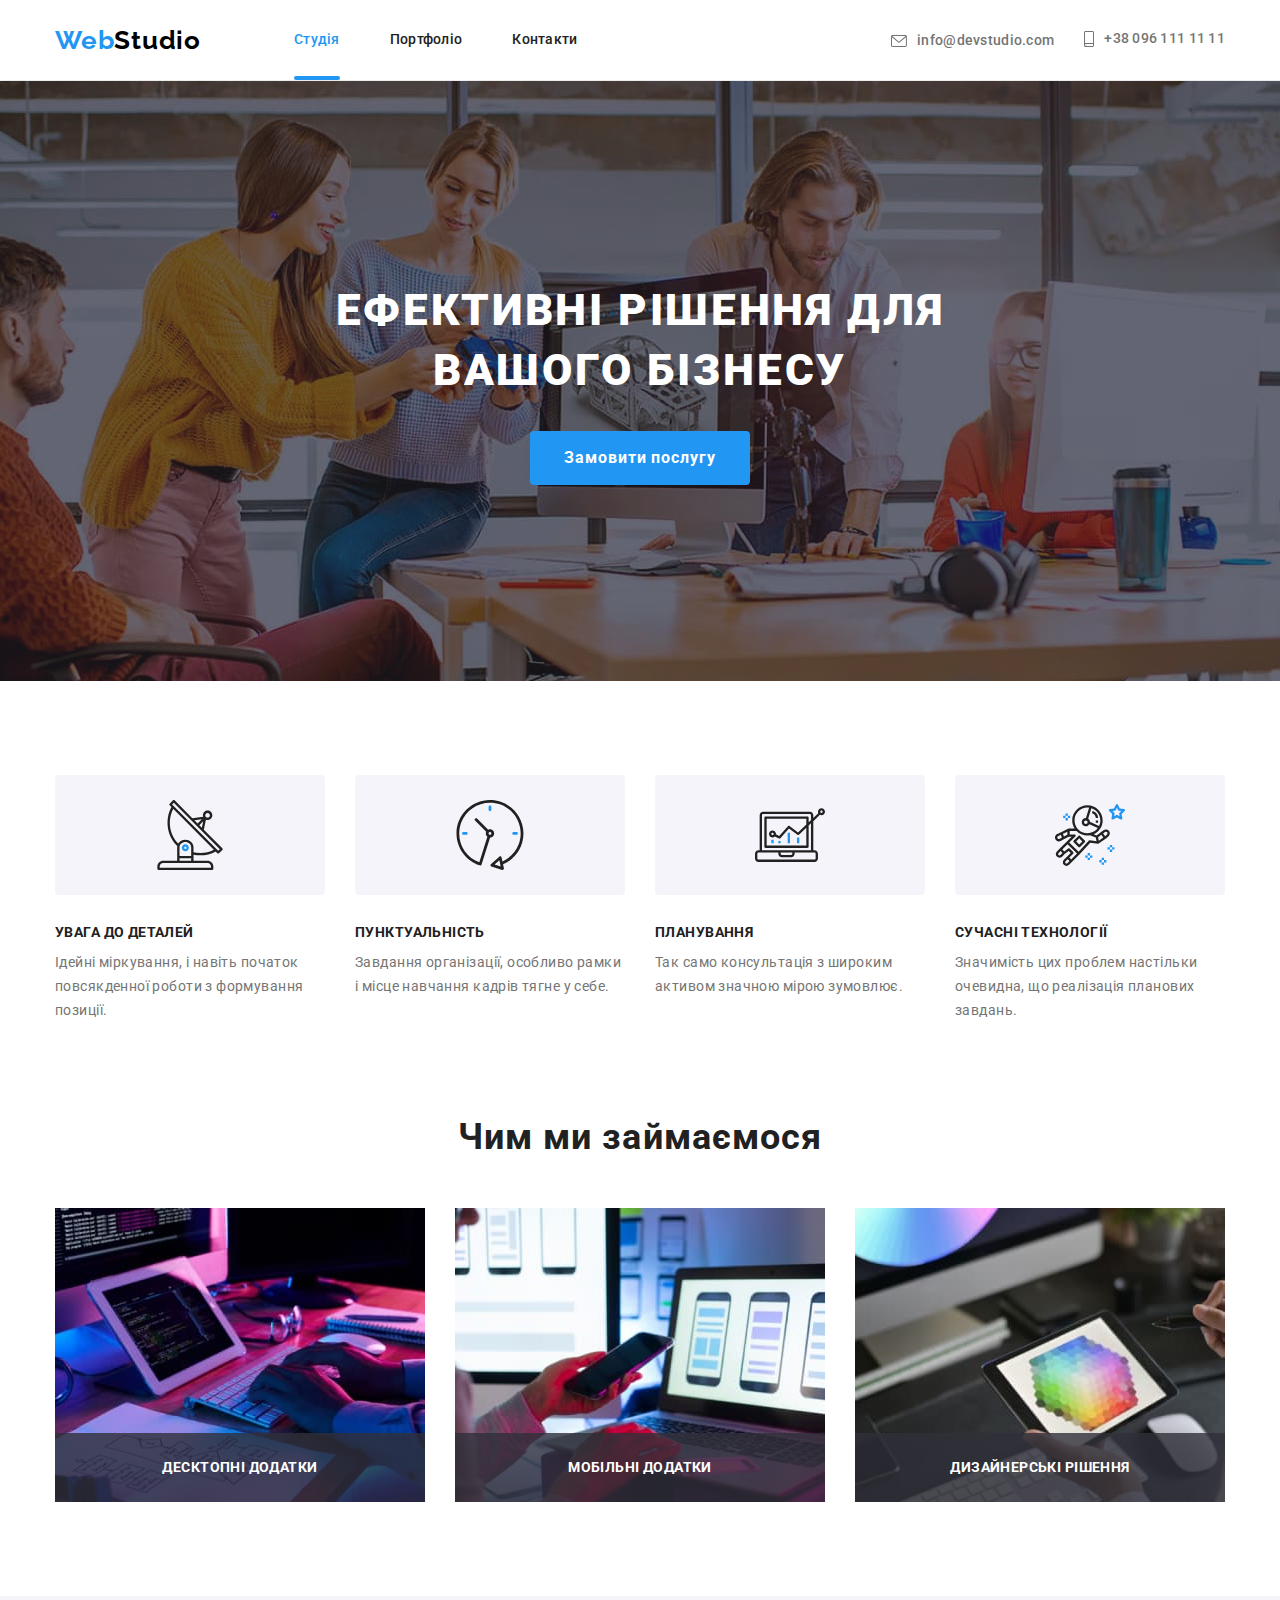
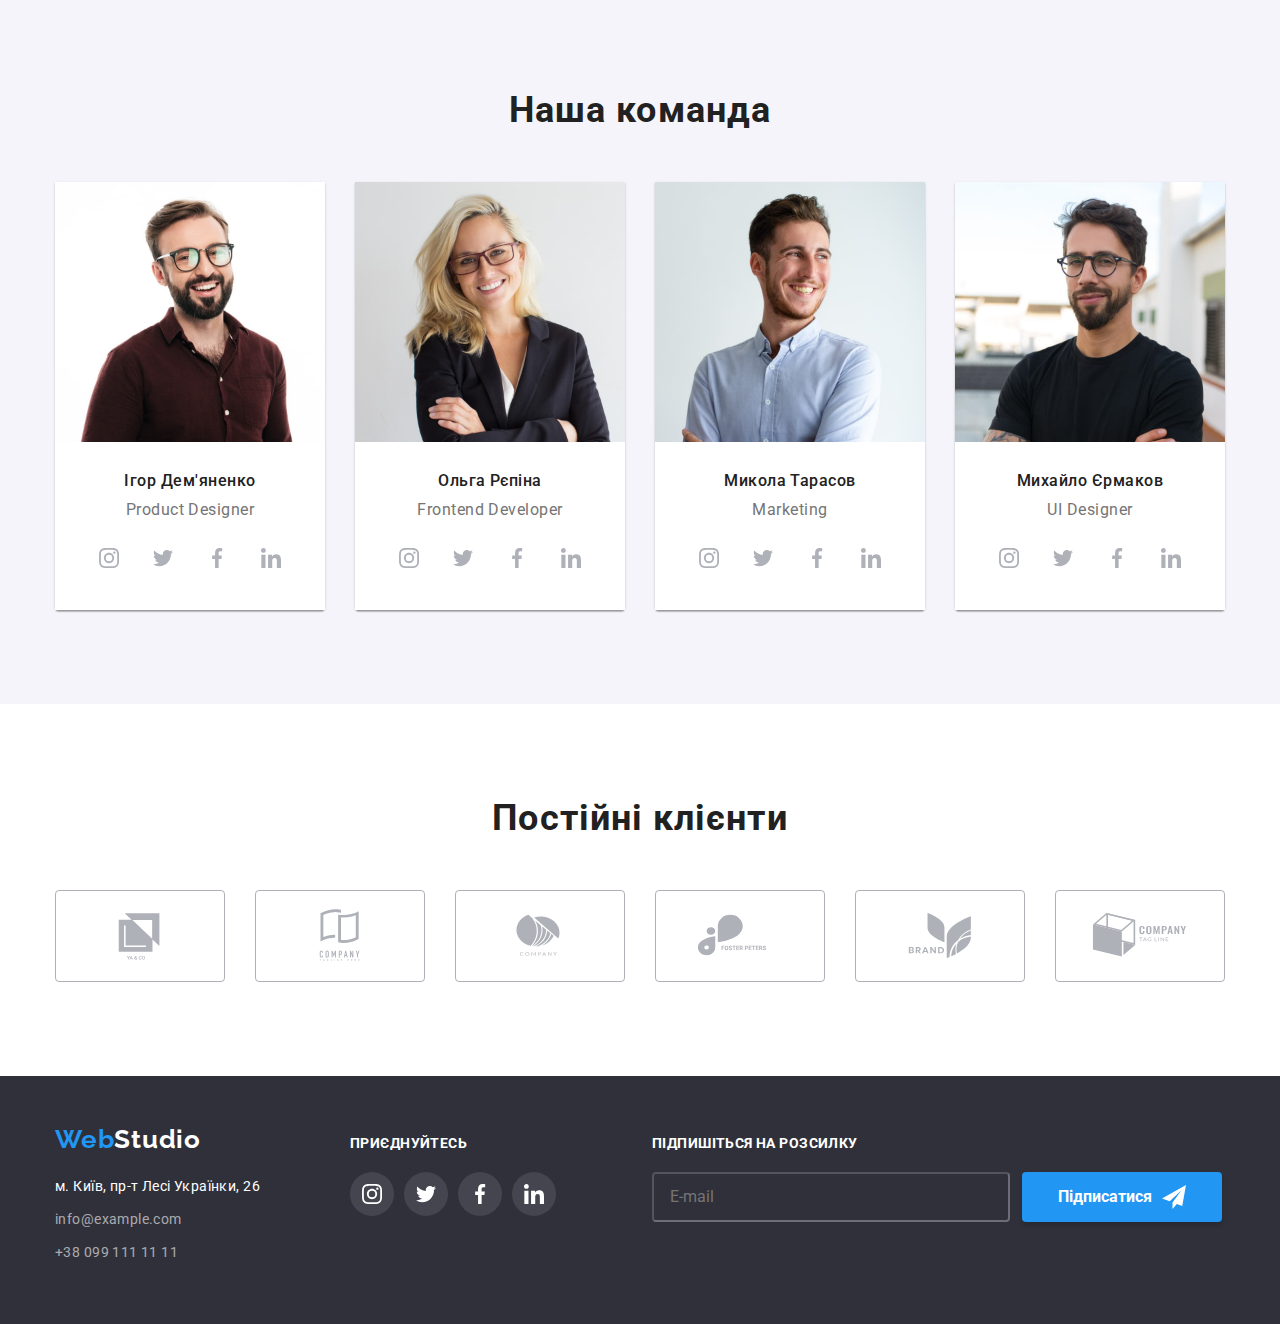
==== commit 80ec11d1: "corrected mistakes" ====
--- a/index.html
+++ b/index.html
@@ -73,7 +73,7 @@
         <nav class="mob-menu-nav">
           <ul class="mob-menu-list list">
             <li class="mob-menu-item"> 
-              <a href="" class="mob-menu-link link"> Студія </a>
+              <a href="" class="mob-menu-link current__mob-menu link"> Студія </a>
             </li>
             <li class="mob-menu-item"> 
               <a href="./portfolio.html" class="mob-menu-link  link">
@@ -192,9 +192,8 @@
                 ./images/image-one-2px-mob.jpg 2x" 
                  media="(max-width: 767px)"
                 />
+                <img src="./images/image-one.jpg" alt="computer" />
               </picture>
-              <img 
-              src="./images/image-one.jpg" alt="computer"  />
               <p class="activities__text">Десктопні додатки</p>
             </li>
             <li class="activities__item">
@@ -205,20 +204,20 @@
                 ./images/image-two-2px-tab.jpg 2x" media="(min-width: 768px)" />
                 <source srcset="./images/image-two-1px-mob.jpg 1x, 
                ./images/image-two-2px-mob.jpg 2x" media="(max-width: 767px)" />
+              <img src="./images/image-two.jpg" alt="laptop" />
               </picture>
-              <img src="./images/image-two.jpg" alt="laptop" />
               <p class="activities__text">Мобільні додатки</p>
             </li>
             <li class="activities__item">
               <picture>
                 <source srcset="./images/image-three.jpg 1x, 
-                               ./images/image-three-2px-dt.jpg 2x" media="(min-width: 1200px)" />
+                ./images/image-three-2px-dt.jpg 2x" media="(min-width: 1200px)" />
                 <source srcset="./images/image-three-1px-tab.jpg 1x, 
-                                 ./images/image-three-2px-tab.jpg 2x" media="(min-width: 768px)" />
+               ./images/image-three-2px-tab.jpg 2x" media="(min-width: 768px)" />
                 <source srcset="./images/image-three-1px-mob.jpg 1x, 
-                              ./images/image-three-2px-mob.jpg 2x" media="(max-width: 767px)" />
+         ./images/image-three-2px-mob.jpg 2x" media="(max-width: 767px)" />
+         <img src="./images/image-three.jpg" alt="tablet" />
               </picture>
-              <img src="./images/image-three.jpg" alt="tablet"  />
               <p class="activities__text">Дизайнерські рішення</p>
             </li>
           </ul>
@@ -236,12 +235,8 @@
                                ./images/image-four-2px-tab.jpg 2x" media="(min-width: 768px)" />
                 <source srcset="./images/image-four-1px-mob.jpg 1x, 
                                 ./images/image-four-2px-mob.jpg 2x" media="(max-width: 767px)" />
+                                  <img src="./images/image-four.jpg" alt="Ігор Дем'яненко" class="team__img" />
               </picture>
-              <img
-                src="./images/image-four.jpg"
-                alt="Ігор Дем'яненко"
-                class="team__img"
-              />
               <div class="team__box">
                 <h3 class="team__name">Ігор Дем'яненко</h3>
                 <p class="team__text">Product Designer</p>
@@ -283,12 +278,8 @@
                  ./images/image-five-2px-tab.jpg 2x" media="(min-width: 768px)" />
                 <source srcset="./images/image-five-1px-mob.jpg 1x, 
                   ./images/image-five-2px-mob.jpg 2x" media="(max-width: 767px)" />
+                  <img src="./images/image-five.jpg" alt="Ольга Рєпіна" class="team__img" />
               </picture>
-              <img
-                src="./images/image-five.jpg"
-                alt="Ольга Рєпіна"
-                class="team__img"
-              />
               <div class="team__box">
                 <h3 class="team__name">Ольга Рєпіна</h3>
                 <p class="team__text">Frontend Developer</p>
@@ -330,12 +321,8 @@
                 ./images/image-six-2px-tab.jpg 2x" media="(min-width: 768px)" />
                 <source srcset="./images/image-six-1px-mob.jpg 1x, 
                   ./images/image-six-2px-mob.jpg 2x" media="(max-width: 767px)" />
+                    <img src="./images/image-six.jpg" alt="Микола Тарасов" class="team__img" />
               </picture>
-              <img
-                src="./images/image-six.jpg"
-                alt="Микола Тарасов"
-                class="team__img"
-              />
               <div class="team__box">
                 <h3 class="team__name">Микола Тарасов</h3>
                 <p class="team__text">Marketing</p>
@@ -377,12 +364,12 @@
                 ./images/image-seven-2px-tab.jpg 2x" media="(min-width: 768px)" />
                 <source srcset="./images/image-seven-1px-mob.jpg 1x, 
                   ./images/image-seven-2px-mob.jpg 2x" media="(max-width: 767px)" />
-              </picture>
-              <img
+                    <img
                 src="./images/image-seven.jpg"
                 alt="Михайло Єрмаков"
                 class="team__img"
               />
+              </picture>
               <div class="team__box">
                 <h3 class="team__name">Михайло Єрмаков</h3>
                 <p class="team__text">UI Designer</p>
@@ -471,7 +458,7 @@
     </main>
      <footer class="footer">
       <div class="container footer__wrap">
-        <div>
+        <div class="footer__box">
           <a href="" class="footer__logo link">
             <span class="footer__web">Web</span>Studio
           </a>
--- a/css/main.min.css
+++ b/css/main.min.css
@@ -1 +1 @@
-:root{--main-color: #212121;--secondary-color: #757575;--tertiary-color: #ffffff;--accent-color: #2196f3;--card-set-gap: 30px}body{font-family:Roboto,sans-serif}p,h1,h2,h3,h4,h5,h6{margin:0}ul{margin:0;padding-left:0}img{display:block;max-width:100%;height:auto;width:100%}.list{list-style:none}.link{text-decoration:none}.no-scroll{overflow:hidden}.visually-hidden{position:absolute;white-space:nowrap;width:1px;height:1px;overflow:hidden;border:0;padding:0;clip:rect(0 0 0 0);clip-path:inset(50%);margin:-1px}.container{width:100%;margin-right:auto;margin-left:auto;padding-right:15px;padding-left:15px}@media screen and (min-width: 480px){.container{max-width:480px}}@media screen and (min-width: 768px){.container{max-width:768px}}@media screen and (min-width: 1200px){.container{max-width:1200px}}.header{border-bottom:1px solid #ececec}.header>.container{display:flex;align-items:center}.header__nav{display:flex;align-items:center}.header__list{gap:50px;display:none;align-items:center}@media screen and (min-width: 768px){.header__list{display:flex}}@media screen and (min-width: 1200px){.header__list{display:flex}}.header__contacts{margin-left:auto;display:none;align-items:center;gap:50px}@media screen and (min-width: 768px){.header__contacts{display:flex;flex-direction:column;gap:10px}}@media screen and (min-width: 1200px){.header__contacts{display:flex;flex-direction:row;gap:30px}}.header__web{font-family:Raleway,sans-serif;font-weight:700;font-size:26px;line-height:1.19;letter-spacing:.03em;color:var(--accent-color)}.header__logo{font-family:Raleway,sans-serif;font-weight:700;font-size:26px;line-height:1.19;letter-spacing:.03em;color:#000;margin-right:93px;padding-top:16px;padding-bottom:16px}.header__link{font-weight:500;font-size:14px;line-height:1.14;letter-spacing:.02em;color:var(--main-color);display:block;padding-top:32px;padding-bottom:32px;align-items:center;transition:color 250ms cubic-bezier(0.4, 0, 0.2, 1)}.header__link:hover,.header__link:focus{color:var(--accent-color)}.header__mail{display:flex;align-items:center;font-weight:500;font-size:14px;line-height:1.14;letter-spacing:.02em;color:var(--secondary-color);transition:color 250ms cubic-bezier(0.4, 0, 0.2, 1)}.header__mail:hover,.header__mail:focus{color:var(--accent-color)}.header__tel{display:flex;align-items:center;font-weight:500;font-size:14px;line-height:1.14;letter-spacing:.02em;color:var(--secondary-color);transition:color 250ms cubic-bezier(0.4, 0, 0.2, 1)}.header__tel:hover,.header__tel:focus{color:var(--accent-color)}.header__contacts-icon{fill:currentColor;margin-right:10px}.header__btn{width:40px;height:40px;padding:0;margin-left:auto;background-color:rgba(0,0,0,0);border:none}@media screen and (min-width: 768px){.header__btn{display:none}}@media screen and (min-width: 1200px){.header__btn{display:none}}.mob-menu{position:fixed;z-index:2;width:100vw;height:100vh;background-color:var(--tertiary-color);top:0;padding-top:48px;padding-bottom:48px;padding-left:40px}.mob-menu>.container{display:flex;flex-direction:column;height:100%;justify-content:space-between;overflow:auto}.menu-close{display:block;margin-left:auto;margin-bottom:8px;border:none;width:40px;height:40px;background-color:rgba(0,0,0,0);cursor:pointer;transition:fill 250ms cubic-bezier(0.4, 0, 0.2, 1)}.menu-close:hover,.menu-close:focus{fill:var(--accent-color)}.mob-menu-item:not(:last-child){margin-bottom:32px}.mob-menu-link{font-weight:500;font-size:40px;line-height:1.17;letter-spacing:.02em;color:var(--main-color);transition:color 250ms cubic-bezier(0.4, 0, 0.2, 1)}.mob-menu-link:hover,.mob-menu-link:focus{color:var(--accent-color);border-bottom:1px solid var(--accent-color)}.mob-menu-tel{font-weight:500;font-size:34px;line-height:1.17;letter-spacing:.02em;color:var(--accent-color);display:block;margin-bottom:32px}.mob-menu-tel:hover,.mob-menu-tel:focus{border-bottom:1px solid var(--accent-color)}.mob-menu-mail{font-style:normal;font-weight:500;font-size:24px;line-height:1.16;letter-spacing:.02em;color:var(--secondary-color);display:block;transition:color 250ms cubic-bezier(0.4, 0, 0.2, 1)}.mob-menu-mail:hover,.mob-menu-mail:focus{color:var(--accent-color);border-bottom:1px solid var(--accent-color)}.mob-soc{display:flex;margin-top:64px;gap:10px}.mob-soc-item:not(:last-child){border-right:1px solid rgba(33,33,33,.2);padding-right:10px}.mob-soc-link{font-style:normal;font-weight:500;font-size:18px;line-height:1.22;letter-spacing:.02em;color:var(--accent-color)}.mob-soc-link:hover,.mob-soc-link:focus{border-bottom:1px solid var(--accent-color)}.current{color:var(--accent-color);position:relative}.current::after{position:absolute;content:"";width:100%;height:4px;left:0;bottom:0;background:#2196f3;border-radius:2px}.hero{max-width:480px;height:400px;padding-top:118px;padding-bottom:118px;margin-left:auto;margin-right:auto;background-image:linear-gradient(rgba(47, 48, 58, 0.4), rgba(47, 48, 58, 0.4)),url(../images/background-1px-mob.jpg);background-repeat:no-repeat;background-position:center;background-size:cover}@media(min-device-pixel-ratio: 2),(min-resolution: 192dpi),(min-resolution: 2dppx){.hero{background-image:linear-gradient(rgba(47, 48, 58, 0.4), rgba(47, 48, 58, 0.4)),url(../images/background-2px-mob.jpg)}}@media screen and (min-width: 768px){.hero{max-width:768px;background-image:linear-gradient(rgba(47, 48, 58, 0.4), rgba(47, 48, 58, 0.4)),url(../images/background-1px-tab.jpg)}}@media screen and (min-width: 768px)and (min-device-pixel-ratio: 2),screen and (min-width: 768px)and (min-resolution: 192dpi),screen and (min-width: 768px)and (min-resolution: 2dppx){.hero{background-image:linear-gradient(rgba(47, 48, 58, 0.4), rgba(47, 48, 58, 0.4)),url(../images/background-2px-tab.jpg)}}@media screen and (min-width: 1200px){.hero{max-width:1600px;height:600px;padding-top:200px;padding-top:200px;background-image:linear-gradient(rgba(47, 48, 58, 0.4), rgba(47, 48, 58, 0.4)),url(../images/background.jpg)}}@media screen and (min-width: 1200px)and (min-device-pixel-ratio: 2),screen and (min-width: 1200px)and (min-resolution: 192dpi),screen and (min-width: 1200px)and (min-resolution: 2dppx){.hero{background-image:linear-gradient(rgba(47, 48, 58, 0.4), rgba(47, 48, 58, 0.4)),url(../images/background-2px-dt.jpg)}}.hero__title{font-weight:900;font-size:26px;line-height:1.61;text-align:center;letter-spacing:.06em;text-transform:uppercase;color:var(--tertiary-color);max-width:360px;margin-bottom:30px;margin-left:auto;margin-right:auto}@media screen and (min-width: 1200px){.hero__title{font-size:44px;line-height:1.36;max-width:696px}}.hero__button{font-family:inherit;font-weight:700;font-size:16px;line-height:1.88;align-items:center;text-align:center;letter-spacing:.06em;color:var(--tertiary-color);background-color:var(--accent-color);cursor:pointer;padding:10px 24px;border-radius:4px;border-color:rgba(0,0,0,0);display:flex;margin-left:auto;margin-right:auto;transition:background-color 250ms cubic-bezier(0.4, 0, 0.2, 1)}.hero__button:hover,.hero__button:focus{background-color:#188ce8}@media screen and (min-width: 1200px){.hero__button{padding:10px 32px}}.features{padding-top:60px;padding-bottom:60px}@media screen and (min-width: 768px){.features{padding:60px 15px}}@media screen and (min-width: 1200px){.features{padding-top:94px;padding-bottom:94px}}.features__background{width:450px;height:120px;background-color:#f5f4fa;border-radius:4px;margin-bottom:30px;display:flex;align-items:center;justify-content:center;color:var(--main-color)}@media screen and (min-width: 768px){.features__background{width:354px}}@media screen and (min-width: 1200px){.features__background{width:270px}}.features__icons{fill:currentColor}.features__list{display:flex;flex-wrap:wrap;gap:30px}.features__item{width:100%;align-items:center;justify-content:center}@media screen and (min-width: 768px){.features__item{width:calc((100% - 30px)/2)}}@media screen and (min-width: 1200px){.features__item{width:calc((100% - 90px)/4)}}.features__title{font-weight:700;font-size:14px;line-height:1.14;letter-spacing:.03em;text-transform:uppercase;color:var(--main-color);margin-bottom:10px}@media screen and (max-width: 480px){.features__title{display:flex;align-items:center;justify-content:center}}.features__after-title{font-size:14px;line-height:1.71;letter-spacing:.03em;color:var(--secondary-color)}.activities{display:none}@media screen and (min-width: 1200px){.activities{display:block;padding-bottom:94px}}.activities__title{font-weight:700;font-size:36px;line-height:1.16;letter-spacing:.03em;color:var(--main-color);text-align:center;margin-left:auto;margin-right:auto;margin-bottom:50px}.activities__list{display:flex;gap:30px}.activities__item{position:relative}.activities__text{position:absolute;font-weight:700;font-size:14px;line-height:1.14;text-align:center;letter-spacing:.03em;text-transform:uppercase;color:var(--tertiary-color);width:100%;bottom:0px;left:0px;background-color:rgba(47,48,58,.8);padding-top:27px;padding-bottom:27px}.team{background-color:#f5f4fa;padding:60px 15px}@media screen and (min-width: 768px){.team{padding:60px 15px}}@media screen and (min-width: 1200px){.team{padding-top:94px;padding-bottom:94px}}.team__title{font-weight:700;font-size:28px;line-height:1.17;letter-spacing:.03em;color:var(--main-color);text-align:center;margin-left:auto;margin-right:auto;margin-bottom:30px}@media screen and (min-width: 1200px){.team__title{font-size:36px;line-height:1.16;margin-bottom:50px}}.team__list{display:flex;flex-wrap:wrap;gap:30px}.team__item{box-shadow:0px 1px 3px rgba(0,0,0,.12),0px 1px 1px rgba(0,0,0,.14),0px 2px 1px rgba(0,0,0,.2);border-radius:0px 0px 4px 4px}@media screen and (min-width: 768px){.team__item{width:calc((100% - 30px)/2)}}@media screen and (min-width: 1200px){.team__item{width:calc((100% - 90px)/4)}}.team__img{display:block;max-width:100%;height:auto;width:100%}.team__box{text-align:center;padding-top:30px;padding-bottom:30px;background-color:#fff}.team__name{font-weight:500;font-size:16px;line-height:1.18;letter-spacing:.03em;color:var(--main-color);margin-bottom:10px;margin-top:0px}.team__text{font-size:16px;line-height:1.18;letter-spacing:.03em;color:var(--secondary-color);margin-bottom:16px}.team__social{display:flex;justify-content:center;gap:10px}.team__social-link{width:44px;height:44px;border-radius:50%;background-color:#fff;display:flex;align-items:center;justify-content:center;color:#afb1b8;transition:background-color 250ms cubic-bezier(0.4, 0, 0.2, 1),color 250ms cubic-bezier(0.4, 0, 0.2, 1)}.team__social-link:hover,.team__social-link:focus{background-color:var(--accent-color);color:var(--tertiary-color)}.team__social-icon{fill:currentColor}@media screen and (min-width: 480px){.clients{padding:60px 15px}}@media screen and (min-width: 768px){.clients{padding:60px 15px}}@media screen and (min-width: 1200px){.clients{padding-top:94px;padding-bottom:94px}}.clients__title{font-weight:700;font-size:28px;line-height:1.17;letter-spacing:.03em;color:var(--main-color);text-align:center;margin-left:auto;margin-right:auto;margin-bottom:30px}@media screen and (min-width: 1200px){.clients__title{font-size:36px;line-height:1.16;margin-bottom:50px}}.clients__list{display:flex;flex-wrap:wrap;gap:30px}.clients__item{width:calc((100% - 30px)/2)}@media screen and (min-width: 768px){.clients__item{width:calc((100% - 90px)/3)}}@media screen and (min-width: 1200px){.clients__item{width:calc((100% - 150px)/6)}}.clients__link{border:1px solid #afb1b8;border-radius:4px;width:210px;height:92px;display:flex;align-items:center;justify-content:center;color:#afb1b8;transition:color 250ms cubic-bezier(0.4, 0, 0.2, 1),border-color 250ms cubic-bezier(0.4, 0, 0.2, 1)}.clients__link:hover,.clients__link:focus{color:var(--accent-color);border-color:var(--accent-color)}@media screen and (min-width: 768px){.clients__link{width:226px}}@media screen and (min-width: 1200px){.clients__link{width:170px}}.clients__logo{fill:currentColor}.footer{display:flex;background-color:#2f303a;padding-top:60px;padding-bottom:60px}.footer__wrap{display:flex;flex-direction:column;text-align:center}@media screen and (min-width: 768px){.footer__wrap{flex-direction:row;flex-wrap:wrap;justify-content:space-around;align-items:baseline;text-align:center}}@media screen and (min-width: 1200px){.footer__wrap{display:flex;align-items:baseline}}.footer__box{margin-left:auto;margin-right:auto}.footer__logo{font-family:Raleway,sans-serif;font-weight:700;font-size:24px;line-height:1.16;letter-spacing:.03em;color:var(--tertiary-color);display:block;margin-bottom:20px}@media screen and (min-width: 1200px){.footer__logo{font-size:26px;line-height:1.19;text-align:left}}.footer__web{font-family:Raleway,sans-serif;font-weight:700;font-size:26px;line-height:1.19;letter-spacing:.03em;color:var(--accent-color)}.footer__contacts{font-style:normal;text-align:center}@media screen and (min-width: 1200px){.footer__contacts{text-align:left}}@media screen and (min-width: 480px){.footer__contacts{margin-bottom:60px}}.footer__address{font-size:14px;line-height:1.71;letter-spacing:.03em;color:var(--tertiary-color);transition:color 250ms cubic-bezier(0.4, 0, 0.2, 1);display:block;margin-bottom:8px}@media screen and (min-width: 1200px){.footer__address{margin-bottom:9px}}.footer__address:hover,.footer__address:focus{color:var(--accent-color)}.footer__mail{display:block;font-size:14px;line-height:1.71;letter-spacing:.03em;color:rgba(255,255,255,.6);transition:color 250ms cubic-bezier(0.4, 0, 0.2, 1);margin-bottom:8px}@media screen and (min-width: 1200px){.footer__mail{margin-bottom:9px}}.footer__mail:hover,.footer__mail:focus{color:var(--accent-color)}.footer__tel{font-size:14px;line-height:1.71;letter-spacing:.03em;color:rgba(255,255,255,.6);transition:color 250ms cubic-bezier(0.4, 0, 0.2, 1)}.footer__tel:hover,.footer__tel:focus{color:var(--accent-color)}.footer__soc-box{margin-left:auto;margin-right:auto}@media screen and (min-width: 480px){.footer__soc-box{margin-bottom:60px}}@media screen and (min-width: 1200px){.footer__soc-box{margin-right:93px;margin-left:70px}}.footer__soc-join{font-weight:700;font-size:14px;line-height:1.14;letter-spacing:.03em;text-transform:uppercase;color:var(--tertiary-color);margin-bottom:20px}@media screen and (min-width: 1200px){.footer__soc-join{text-align:left}}.footer__soc{display:flex;gap:10px}.footer__soc-link{width:44px;height:44px;border-radius:50%;background-color:rgba(255,255,255,.1);display:flex;align-items:center;justify-content:center;color:var(--tertiary-color);transition:background-color 250ms cubic-bezier(0.4, 0, 0.2, 1)}.footer__soc-link:hover,.footer__soc-link:focus{background-color:var(--accent-color)}.footer__soc-icon{fill:currentColor}.subscribe__section{margin-left:auto;margin-right:auto;display:flex}.subscribe__form{padding-top:12px}.sub__correct{display:flex;flex-direction:column;align-items:center;justify-content:center;gap:20px}@media screen and (min-width: 1200px){.sub__correct{display:flex;flex-direction:row;gap:12px}}.subscribe__name{margin-bottom:20px;font-weight:700;font-size:14px;line-height:1.14;letter-spacing:.03em;text-transform:uppercase;color:var(--tertiary-color)}@media screen and (min-width: 1200px){.subscribe__name{text-align:left}}.subscribe__input{padding-left:16px;height:50px;width:450px;border-color:rgba(255,255,255,.3019607843);border-radius:4px;outline:none;background-color:rgba(0,0,0,0);color:var(--main-color)}.subscribe__input:focus-visible{outline-color:var(--accent-color)}.subscribe__input:not(:placeholder-shown):required:valid{border-color:var(--accent-color)}.subscribe__input:not(:placeholder-shown):required{border-color:red}@media screen and (min-width: 1200px){.subscribe__input{width:358px}}.subscribe__button{width:200px;height:50px;display:flex;align-items:center;justify-content:center;transition:background-color 250ms cubic-bezier(0.4, 0, 0.2, 1);border-radius:4px;border:none;background-color:var(--accent-color);box-shadow:0px 4px 4px rgba(0,0,0,.15);font-weight:700;font-size:16px;line-height:1.88;color:var(--tertiary-color);cursor:pointer}.subscribe__button:hover,.subscribe__button:focus{background-color:#188ce8}.subscribe__icon{margin-left:10px;fill:var(--tertiary-color)}.backdrop{position:fixed;width:100%;height:100%;top:0;left:0;background-color:rgba(0,0,0,.2);transition:opacity 250ms cubic-bezier(0.4, 0, 0.2, 1),visibility 250ms cubic-bezier(0.4, 0, 0.2, 1)}.modal{position:absolute;top:50%;left:50%;width:450px;min-height:609px;border-radius:4px;background-color:var(--tertiary-color);box-shadow:0px 1px 3px rgba(0,0,0,.12),0px 1px 1px rgba(0,0,0,.14),0px 2px 1px rgba(0,0,0,.2);transform:translate(-50%, -50%) scale(1);transition:transform 250ms cubic-bezier(0.4, 0, 0.2, 1);padding:40px}.backdrop.is-hidden .modal{transform:translate(-50%, -50%) scale(0)}@media screen and (min-width: 1200px){.modal{width:528px;min-height:581px}}.modal__title{font-weight:700;font-size:20px;line-height:1.15;text-align:center;letter-spacing:.03em;color:var(--main-color);text-align:center;margin-bottom:12px}.modal__close{position:absolute;right:8px;top:8px;width:30px;height:30px;background-color:rgba(0,0,0,0);border:1px solid rgba(0,0,0,.1);border-radius:50%;display:flex;align-items:center;justify-content:center;cursor:pointer;transition:fill 250ms cubic-bezier(0.4, 0, 0.2, 1)}.modal__close:hover,.modal__close:focus{fill:var(--accent-color)}.is-hidden{opacity:0;visibility:hidden;pointer-events:none}.modal__input{width:100%;height:40px;border:1px solid rgba(33,33,33,.2);border-radius:4px;padding-left:42px;outline:rgba(0,0,0,0);transition:border-color 250ms cubic-bezier(0.4, 0, 0.2, 1)}.modal__input:focus{border-color:var(--accent-color)}.input__wrap{position:relative}.input__icon{position:absolute;left:12px;top:50%;transform:translateY(-50%);transition:fill 250ms cubic-bezier(0.4, 0, 0.2, 1)}.modal-input:focus+.input__icon{fill:var(--accent-color)}.label{font-weight:400;font-size:12px;line-height:1.16;letter-spacing:.01em;color:var(--secondary-color);display:block;margin-bottom:4px}.modal__data{margin-bottom:10px}.modal__text{width:370px;height:120px;padding:12px 16px;border:1px solid rgba(33,33,33,.2);border-radius:4px;resize:none;outline:rgba(0,0,0,0);transition:border-color 250ms cubic-bezier(0.4, 0, 0.2, 1)}.modal__text:focus{border-color:var(--accent-color)}.modal__text::placeholder{font-weight:400;font-size:12px;line-height:1.16;letter-spacing:.01em;color:rgba(117,117,117,.5)}@media screen and (min-width: 1200px){.modal__text{width:448px;height:120px}}.modal__comment{margin-bottom:20px}.modal__policy{margin-bottom:30px;margin-right:auto;margin-left:auto;display:flex;justify-content:center}.modal__check{margin-top:10px;margin-bottom:30px}.check__text{display:flex;align-items:center;font-weight:400;font-size:12px;line-height:1.16;letter-spacing:.03em;color:var(--secondary-color)}.check__text span{width:16px;height:15px;border:2px solid #303030;border-radius:2px;margin-right:10px;display:flex;align-items:center;justify-content:center}.modal__check:checked+.check__text span{background-color:var(--accent-color);border:none}.modal__check:focus+.check__text span{border-color:var(--accent-color)}@media screen and (min-width: 1200px){.check__text{font-size:14px;line-height:1.71}}.conditions{font-weight:400;font-size:12px;line-height:1.16;letter-spacing:.03em;color:var(--accent-color)}@media screen and (min-width: 1200px){.conditions{font-size:14px;line-height:1.71}}.check__icon{opacity:0}.modal__check:checked+.check__text .check__icon{fill:#fff;opacity:1}.submit__btn{width:200px;height:50px;background:var(--accent-color);box-shadow:0px 4px 4px rgba(0,0,0,.15);border-radius:4px;border-color:rgba(0,0,0,0);cursor:pointer;font-family:inherit;font-weight:700;font-size:16px;line-height:1.88;display:flex;align-items:center;text-align:center;letter-spacing:.06em;color:var(--tertiary-color);padding:10px 52px;margin-left:auto;margin-right:auto;transition:background-color 250ms cubic-bezier(0.4, 0, 0.2, 1)}.submit__btn:hover,.submit__btn:focus{background-color:#188ce8}.portfolio{padding-top:60px;padding-bottom:60px}@media screen and (min-width: 1200px){.portfolio{padding-top:94px;padding-bottom:94px}}.portfolio__list{display:flex;flex-wrap:wrap;row-gap:15px;column-gap:8px;margin-bottom:40px;margin-right:auto;margin-left:auto}@media screen and (min-width: 768px){.portfolio__list{margin-bottom:30px;justify-content:center}}@media screen and (min-width: 1200px){.portfolio__list{margin-bottom:50px}}.portfolio__btn{font-family:inherit;font-weight:500;font-size:16px;line-height:1.62;text-align:center;letter-spacing:.03em;color:var(--main-color);background-color:#f5f4fa;cursor:pointer;border-radius:4px;border-color:rgba(0,0,0,0);padding:6px 22px;transition:color 250ms cubic-bezier(0.4, 0, 0.2, 1),background-color 250ms cubic-bezier(0.4, 0, 0.2, 1),box-shadow 250ms cubic-bezier(0.4, 0, 0.2, 1)}.portfolio__btn:hover,.portfolio__btn:focus{color:var(--tertiary-color);background-color:#2196f3;box-shadow:0px 3px 1px rgba(0,0,0,.1),0px 1px 2px rgba(0,0,0,.8),0px 2px 2px rgba(0,0,0,.12)}.works__img{display:block;max-width:100%;height:auto;width:100%}.works__list{display:flex;flex-wrap:wrap;gap:30px}@media screen and (min-width: 768px){.works__item{width:calc((100% - 30px)/2)}}@media screen and (min-width: 1200px){.works__item{width:calc((100% - 60px)/3)}}.works__cover-wrap{position:relative;overflow:hidden}.works__cover-text{position:absolute;top:0;left:0;height:100%;color:var(--tertiary-color);font-weight:400;font-size:18px;line-height:1.56;letter-spacing:.03em;padding-top:63px;padding-bottom:63px;padding-left:24px;padding-right:24px;background-color:rgba(33,150,243,.9);flex-grow:1;transform:translateY(101%);transition:transform 250ms cubic-bezier(0.4, 0, 0.2, 1)}.works__item:hover .works__cover-text{transform:translateY(0%)}.works__box{padding:20px 24px;border:1px solid #eee;border-top:0}.works__title{font-weight:700;font-size:18px;line-height:2;letter-spacing:.06em;color:var(--main-color);margin-bottom:4px}.works__field{font-size:16px;line-height:1.88;letter-spacing:.03em;color:var(--secondary-color)}.works{display:block;transition:box-shadow 250ms cubic-bezier(0.4, 0, 0.2, 1);flex-direction:column;height:100%}.works:hover,.works:focus{box-shadow:0px 1px 1px rgba(0,0,0,.12),0px 4px 4px rgba(0,0,0,.06),1px 4px 6px rgba(0,0,0,.16)}/*# sourceMappingURL=main.min.css.map */+:root{--main-color: #212121;--secondary-color: #757575;--tertiary-color: #ffffff;--accent-color: #2196f3;--card-set-gap: 30px}body{font-family:Roboto,sans-serif}p,h1,h2,h3,h4,h5,h6{margin:0}ul{margin:0;padding-left:0}img{display:block;max-width:100%;height:auto;width:100%}.list{list-style:none}.link{text-decoration:none}.no-scroll{overflow:hidden}.visually-hidden{position:absolute;white-space:nowrap;width:1px;height:1px;overflow:hidden;border:0;padding:0;clip:rect(0 0 0 0);clip-path:inset(50%);margin:-1px}.container{width:100%;margin-right:auto;margin-left:auto;padding-right:15px;padding-left:15px}@media screen and (min-width: 480px){.container{max-width:480px}}@media screen and (min-width: 768px){.container{max-width:768px}}@media screen and (min-width: 1200px){.container{max-width:1200px}}.header{border-bottom:1px solid #ececec}.header>.container{display:flex;align-items:center}.header__nav{display:flex;align-items:center}.header__list{gap:50px;display:none;align-items:center}@media screen and (min-width: 768px){.header__list{display:flex}}@media screen and (min-width: 1200px){.header__list{display:flex}}.header__contacts{margin-left:auto;display:none;align-items:center;gap:50px}@media screen and (min-width: 768px){.header__contacts{display:flex;flex-direction:column;align-items:baseline;gap:10px}}@media screen and (min-width: 1200px){.header__contacts{display:flex;flex-direction:row;gap:30px}}.header__web{font-family:Raleway,sans-serif;font-weight:700;font-size:26px;line-height:1.19;letter-spacing:.03em;color:var(--accent-color)}.header__logo{font-family:Raleway,sans-serif;font-weight:700;font-size:26px;line-height:1.19;letter-spacing:.03em;color:#000;margin-right:93px;padding-top:16px;padding-bottom:16px}.header__link{font-weight:500;font-size:14px;line-height:1.14;letter-spacing:.02em;color:var(--main-color);display:block;padding-top:32px;padding-bottom:32px;align-items:center;transition:color 250ms cubic-bezier(0.4, 0, 0.2, 1)}.header__link:hover,.header__link:focus{color:var(--accent-color)}.header__mail{display:flex;align-items:center;font-weight:500;font-size:14px;line-height:1.14;letter-spacing:.02em;color:var(--secondary-color);transition:color 250ms cubic-bezier(0.4, 0, 0.2, 1)}.header__mail:hover,.header__mail:focus{color:var(--accent-color)}.header__tel{display:flex;align-items:center;font-weight:500;font-size:14px;line-height:1.14;letter-spacing:.02em;color:var(--secondary-color);transition:color 250ms cubic-bezier(0.4, 0, 0.2, 1)}.header__tel:hover,.header__tel:focus{color:var(--accent-color)}.header__contacts-icon{fill:currentColor;margin-right:10px}.header__btn{width:40px;height:40px;padding:0;margin-left:auto;background-color:rgba(0,0,0,0);border:none}@media screen and (min-width: 768px){.header__btn{display:none}}@media screen and (min-width: 1200px){.header__btn{display:none}}.mob-menu{position:fixed;z-index:2;width:100vw;height:100vh;background-color:var(--tertiary-color);top:0;padding-top:48px;padding-bottom:48px;padding-left:40px}.mob-menu>.container{display:flex;flex-direction:column;height:100%;justify-content:space-between;overflow:auto}.menu-close{display:block;margin-left:auto;margin-bottom:8px;border:none;width:40px;height:40px;background-color:rgba(0,0,0,0);cursor:pointer;position:absolute;top:10px;right:15px;transition:fill 250ms cubic-bezier(0.4, 0, 0.2, 1)}.menu-close:hover,.menu-close:focus{fill:var(--accent-color)}.mob-menu-item:not(:last-child){margin-bottom:32px}.mob-menu-link{font-weight:500;font-size:40px;line-height:1.17;letter-spacing:.02em;color:var(--main-color);transition:color 250ms cubic-bezier(0.4, 0, 0.2, 1)}.mob-menu-link:hover,.mob-menu-link:focus{color:var(--accent-color);border-bottom:1px solid var(--accent-color)}.mob-menu-tel{font-weight:500;font-size:34px;line-height:1.17;letter-spacing:.02em;color:var(--secondary-color);display:block;margin-bottom:32px}.mob-menu-tel:hover,.mob-menu-tel:focus{color:var(--accent-color);border-bottom:1px solid var(--accent-color)}.mob-menu-mail{font-style:normal;font-weight:500;font-size:24px;line-height:1.16;letter-spacing:.02em;color:var(--secondary-color);display:block;transition:color 250ms cubic-bezier(0.4, 0, 0.2, 1)}.mob-menu-mail:hover,.mob-menu-mail:focus{color:var(--accent-color);border-bottom:1px solid var(--accent-color)}.mob-soc{display:flex;margin-top:64px;gap:10px}.mob-soc-item:not(:last-child){border-right:1px solid rgba(33,33,33,.2);padding-right:10px}.mob-soc-link{font-style:normal;font-weight:500;font-size:12px;line-height:1.2;letter-spacing:.02em;color:var(--accent-color)}.mob-soc-link:hover,.mob-soc-link:focus{border-bottom:1px solid var(--accent-color)}@media screen and (min-width: 480px){.mob-soc-link{font-size:18px;line-height:1.22}}.current{color:var(--accent-color);position:relative}.current::after{position:absolute;content:"";width:100%;height:4px;left:0;bottom:0;background:#2196f3;border-radius:2px}.current__mob-menu{color:var(--accent-color)}.hero{width:100%;height:400px;padding-top:118px;padding-bottom:118px;margin-left:auto;margin-right:auto;background-image:linear-gradient(rgba(47, 48, 58, 0.4), rgba(47, 48, 58, 0.4)),url(../images/background-1px-mob.jpg);background-repeat:no-repeat;background-position:center;background-size:cover}@media(min-device-pixel-ratio: 2),(min-resolution: 192dpi),(min-resolution: 2dppx){.hero{background-image:linear-gradient(rgba(47, 48, 58, 0.4), rgba(47, 48, 58, 0.4)),url(../images/background-2px-mob.jpg)}}@media screen and (min-width: 768px){.hero{width:100%;background-image:linear-gradient(rgba(47, 48, 58, 0.4), rgba(47, 48, 58, 0.4)),url(../images/background-1px-tab.jpg)}}@media screen and (min-width: 768px)and (min-device-pixel-ratio: 2),screen and (min-width: 768px)and (min-resolution: 192dpi),screen and (min-width: 768px)and (min-resolution: 2dppx){.hero{background-image:linear-gradient(rgba(47, 48, 58, 0.4), rgba(47, 48, 58, 0.4)),url(../images/background-2px-tab.jpg)}}@media screen and (min-width: 1200px){.hero{max-width:1600px;height:600px;padding-top:200px;padding-top:200px;background-image:linear-gradient(rgba(47, 48, 58, 0.4), rgba(47, 48, 58, 0.4)),url(../images/background.jpg)}}@media screen and (min-width: 1200px)and (min-device-pixel-ratio: 2),screen and (min-width: 1200px)and (min-resolution: 192dpi),screen and (min-width: 1200px)and (min-resolution: 2dppx){.hero{background-image:linear-gradient(rgba(47, 48, 58, 0.4), rgba(47, 48, 58, 0.4)),url(../images/background-2px-dt.jpg)}}.hero__title{font-weight:900;font-size:26px;line-height:1.61;text-align:center;letter-spacing:.06em;text-transform:uppercase;color:var(--tertiary-color);max-width:360px;margin-bottom:30px;margin-left:auto;margin-right:auto}@media screen and (min-width: 1200px){.hero__title{font-size:44px;line-height:1.36;max-width:696px}}.hero__button{font-family:inherit;font-weight:700;font-size:16px;line-height:1.88;align-items:center;text-align:center;letter-spacing:.06em;color:var(--tertiary-color);background-color:var(--accent-color);cursor:pointer;padding:10px 24px;border-radius:4px;border-color:rgba(0,0,0,0);display:flex;margin-left:auto;margin-right:auto;transition:background-color 250ms cubic-bezier(0.4, 0, 0.2, 1)}.hero__button:hover,.hero__button:focus{background-color:#188ce8}@media screen and (min-width: 1200px){.hero__button{padding:10px 32px}}.features{padding-top:60px;padding-bottom:60px}@media screen and (min-width: 768px){.features{padding:60px 15px}}@media screen and (min-width: 1200px){.features{padding-top:94px;padding-bottom:94px}}.features__background{width:100%;height:120px;background-color:#f5f4fa;border-radius:4px;margin-bottom:30px;display:flex;align-items:center;justify-content:center;color:var(--main-color)}@media screen and (min-width: 768px){.features__background{width:354px}}@media screen and (min-width: 1200px){.features__background{width:270px}}.features__icons{fill:currentColor}.features__list{display:flex;flex-wrap:wrap;gap:30px}.features__item{width:100%;align-items:center;justify-content:center}@media screen and (min-width: 768px){.features__item{width:calc((100% - 30px)/2)}}@media screen and (min-width: 1200px){.features__item{width:calc((100% - 90px)/4)}}.features__title{font-weight:700;font-size:14px;line-height:1.14;letter-spacing:.03em;text-transform:uppercase;color:var(--main-color);margin-bottom:10px}@media screen and (max-width: 767px){.features__title{display:flex;align-items:center;justify-content:center}}.features__after-title{font-size:14px;line-height:1.71;letter-spacing:.03em;color:var(--secondary-color)}.activities{display:none}@media screen and (min-width: 1200px){.activities{display:block;padding-bottom:94px}}.activities__title{font-weight:700;font-size:36px;line-height:1.16;letter-spacing:.03em;color:var(--main-color);text-align:center;margin-left:auto;margin-right:auto;margin-bottom:50px}.activities__list{display:flex;gap:30px}.activities__item{position:relative}.activities__text{position:absolute;font-weight:700;font-size:14px;line-height:1.14;text-align:center;letter-spacing:.03em;text-transform:uppercase;color:var(--tertiary-color);width:100%;bottom:0px;left:0px;background-color:rgba(47,48,58,.8);padding-top:27px;padding-bottom:27px}.team{background-color:#f5f4fa;padding:60px 15px}@media screen and (min-width: 768px){.team{padding:60px 15px}}@media screen and (min-width: 1200px){.team{padding-top:94px;padding-bottom:94px}}.team__title{font-weight:700;font-size:28px;line-height:1.17;letter-spacing:.03em;color:var(--main-color);text-align:center;margin-left:auto;margin-right:auto;margin-bottom:30px}@media screen and (min-width: 1200px){.team__title{font-size:36px;line-height:1.16;margin-bottom:50px}}.team__list{display:flex;flex-wrap:wrap;gap:30px}.team__item{box-shadow:0px 1px 3px rgba(0,0,0,.12),0px 1px 1px rgba(0,0,0,.14),0px 2px 1px rgba(0,0,0,.2);border-radius:0px 0px 4px 4px}@media screen and (min-width: 768px){.team__item{width:calc((100% - 30px)/2)}}@media screen and (min-width: 1200px){.team__item{width:calc((100% - 90px)/4)}}.team__img{display:block;max-width:100%;height:auto;width:100%}.team__box{text-align:center;padding-top:30px;padding-bottom:30px;background-color:#fff}.team__name{font-weight:500;font-size:16px;line-height:1.18;letter-spacing:.03em;color:var(--main-color);margin-bottom:10px;margin-top:0px}.team__text{font-size:16px;line-height:1.18;letter-spacing:.03em;color:var(--secondary-color);margin-bottom:16px}.team__social{display:flex;justify-content:center;gap:10px}.team__social-link{width:44px;height:44px;border-radius:50%;background-color:#fff;display:flex;align-items:center;justify-content:center;color:#afb1b8;transition:background-color 250ms cubic-bezier(0.4, 0, 0.2, 1),color 250ms cubic-bezier(0.4, 0, 0.2, 1)}.team__social-link:hover,.team__social-link:focus{background-color:var(--accent-color);color:var(--tertiary-color)}.team__social-icon{fill:currentColor}.clients{padding:60px 15px}@media screen and (min-width: 768px){.clients{padding:60px 15px}}@media screen and (min-width: 1200px){.clients{padding-top:94px;padding-bottom:94px}}.clients__title{font-weight:700;font-size:28px;line-height:1.17;letter-spacing:.03em;color:var(--main-color);text-align:center;margin-left:auto;margin-right:auto;margin-bottom:30px}@media screen and (min-width: 1200px){.clients__title{font-size:36px;line-height:1.16;margin-bottom:50px}}.clients__list{display:flex;flex-wrap:wrap;gap:30px}.clients__item{width:calc((100% - 30px)/2)}@media screen and (min-width: 768px){.clients__item{width:calc((100% - 90px)/3)}}@media screen and (min-width: 1200px){.clients__item{width:calc((100% - 150px)/6)}}.clients__link{border:1px solid #afb1b8;border-radius:4px;height:92px;display:flex;align-items:center;justify-content:center;color:#afb1b8;transition:color 250ms cubic-bezier(0.4, 0, 0.2, 1),border-color 250ms cubic-bezier(0.4, 0, 0.2, 1)}.clients__link:hover,.clients__link:focus{color:var(--accent-color);border-color:var(--accent-color)}.clients__logo{fill:currentColor}.footer{background-color:#2f303a;padding-bottom:60px}@media screen and (max-width: 767px){.footer{padding-top:60px}}.footer__wrap{display:flex;flex-direction:column;text-align:center;align-items:center;justify-content:center}@media screen and (min-width: 768px){.footer__wrap{display:flex;flex-direction:row;flex-wrap:wrap;align-items:baseline;margin-left:auto;margin-right:auto}}@media screen and (min-width: 1200px){.footer__wrap{display:flex;flex-direction:row;align-items:baseline}}@media screen and (min-width: 768px){.footer__box{margin-right:165px}}@media screen and (min-width: 1200px){.footer__box{margin-right:90px}}.footer__logo{font-family:Raleway,sans-serif;font-weight:700;font-size:24px;line-height:1.16;letter-spacing:.03em;color:var(--tertiary-color);display:block;margin-bottom:20px}@media screen and (min-width: 1200px){.footer__logo{font-size:26px;line-height:1.19;text-align:left}}.footer__web{font-family:Raleway,sans-serif;font-weight:700;font-size:26px;line-height:1.19;letter-spacing:.03em;color:var(--accent-color)}.footer__contacts{font-style:normal;text-align:center}@media screen and (min-width: 1200px){.footer__contacts{text-align:left}}.footer__address{font-size:14px;line-height:1.71;letter-spacing:.03em;color:var(--tertiary-color);transition:color 250ms cubic-bezier(0.4, 0, 0.2, 1);display:block;margin-bottom:8px}@media screen and (min-width: 1200px){.footer__address{margin-bottom:9px}}.footer__address:hover,.footer__address:focus{color:var(--accent-color)}.footer__mail{display:block;font-size:14px;line-height:1.71;letter-spacing:.03em;color:rgba(255,255,255,.6);transition:color 250ms cubic-bezier(0.4, 0, 0.2, 1);margin-bottom:8px}@media screen and (min-width: 1200px){.footer__mail{margin-bottom:9px}}.footer__mail:hover,.footer__mail:focus{color:var(--accent-color)}.footer__tel{font-size:14px;line-height:1.71;letter-spacing:.03em;color:rgba(255,255,255,.6);transition:color 250ms cubic-bezier(0.4, 0, 0.2, 1)}.footer__tel:hover,.footer__tel:focus{color:var(--accent-color)}@media screen and (max-width: 767px){.footer__soc-box{margin-bottom:60px}}@media screen and (min-width: 1200px){.footer__soc-box{margin-right:93px}}.footer__soc-join{font-weight:700;font-size:14px;line-height:1.14;letter-spacing:.03em;text-transform:uppercase;color:var(--tertiary-color);margin-bottom:20px;margin-top:60px}@media screen and (min-width: 1200px){.footer__soc-join{text-align:left}}.footer__soc{display:flex;gap:10px}.footer__soc-link{width:44px;height:44px;border-radius:50%;background-color:rgba(255,255,255,.1);display:flex;align-items:center;justify-content:center;color:var(--tertiary-color);transition:background-color 250ms cubic-bezier(0.4, 0, 0.2, 1)}.footer__soc-link:hover,.footer__soc-link:focus{background-color:var(--accent-color)}.footer__soc-icon{fill:currentColor}.subscribe__section{margin-left:auto;margin-right:auto;display:flex}@media screen and (min-width: 767px){.subscribe__form{margin-top:60px}}.sub__correct{display:flex;flex-direction:column;align-items:center;justify-content:center;gap:20px}@media screen and (min-width: 1200px){.sub__correct{display:flex;flex-direction:row;gap:12px}}.subscribe__name{margin-bottom:20px;font-weight:700;font-size:14px;line-height:1.14;letter-spacing:.03em;text-transform:uppercase;color:var(--tertiary-color)}@media screen and (min-width: 1200px){.subscribe__name{text-align:left}}.subscribe__input{display:block;padding-left:16px;height:50px;width:90vw;max-width:450px;border-color:rgba(255,255,255,.3019607843);border-radius:4px;outline:none;background-color:rgba(0,0,0,0);color:var(--main-color)}.subscribe__input:focus-visible{outline-color:var(--accent-color)}.subscribe__input:not(:placeholder-shown):required:valid{border-color:var(--accent-color)}.subscribe__input:not(:placeholder-shown):required{border-color:red}@media screen and (min-width: 480px){.subscribe__input{width:450px}}@media screen and (min-width: 1200px){.subscribe__input{width:358px}}.subscribe__button{width:200px;height:50px;display:flex;align-items:center;justify-content:center;transition:background-color 250ms cubic-bezier(0.4, 0, 0.2, 1);border-radius:4px;border:none;background-color:var(--accent-color);box-shadow:0px 4px 4px rgba(0,0,0,.15);font-weight:700;font-size:16px;line-height:1.88;color:var(--tertiary-color);cursor:pointer}.subscribe__button:hover,.subscribe__button:focus{background-color:#188ce8}.subscribe__icon{margin-left:10px;fill:var(--tertiary-color)}.backdrop{position:fixed;width:100%;height:100%;top:0;left:0;background-color:rgba(0,0,0,.2);transition:opacity 250ms cubic-bezier(0.4, 0, 0.2, 1),visibility 250ms cubic-bezier(0.4, 0, 0.2, 1)}.modal{position:absolute;top:50%;left:50%;width:90vw;min-height:609px;border-radius:4px;background-color:var(--tertiary-color);box-shadow:0px 1px 3px rgba(0,0,0,.12),0px 1px 1px rgba(0,0,0,.14),0px 2px 1px rgba(0,0,0,.2);transform:translate(-50%, -50%) scale(1);transition:transform 250ms cubic-bezier(0.4, 0, 0.2, 1);padding:40px}.backdrop.is-hidden .modal{transform:translate(-50%, -50%) scale(0)}@media screen and (min-width: 480px){.modal{width:450px}}@media screen and (min-width: 768px){.modal{width:450px}}@media screen and (min-width: 1200px){.modal{width:528px;min-height:581px}}.modal__title{font-weight:700;font-size:20px;line-height:1.15;text-align:center;letter-spacing:.03em;color:var(--main-color);text-align:center;margin-bottom:12px}.modal__close{position:absolute;right:8px;top:8px;width:30px;height:30px;background-color:rgba(0,0,0,0);border:1px solid rgba(0,0,0,.1);border-radius:50%;display:flex;align-items:center;justify-content:center;cursor:pointer;transition:fill 250ms cubic-bezier(0.4, 0, 0.2, 1)}.modal__close:hover,.modal__close:focus{fill:var(--accent-color)}.is-hidden{opacity:0;visibility:hidden;pointer-events:none}.modal__input{width:100%;height:40px;border:1px solid rgba(33,33,33,.2);border-radius:4px;padding-left:42px;outline:rgba(0,0,0,0);transition:border-color 250ms cubic-bezier(0.4, 0, 0.2, 1)}.modal__input:focus{border-color:var(--accent-color)}.input__wrap{position:relative}.input__icon{position:absolute;left:12px;top:50%;transform:translateY(-50%);transition:fill 250ms cubic-bezier(0.4, 0, 0.2, 1)}.modal-input:focus+.input__icon{fill:var(--accent-color)}.label{font-weight:400;font-size:12px;line-height:1.16;letter-spacing:.01em;color:var(--secondary-color);display:block;margin-bottom:4px}.modal__data{margin-bottom:10px}.modal__text{width:100%;height:120px;padding:12px 16px;border:1px solid rgba(33,33,33,.2);border-radius:4px;resize:none;outline:rgba(0,0,0,0);transition:border-color 250ms cubic-bezier(0.4, 0, 0.2, 1)}.modal__text:focus{border-color:var(--accent-color)}.modal__text::placeholder{font-weight:400;font-size:12px;line-height:1.16;letter-spacing:.01em;color:rgba(117,117,117,.5)}@media screen and (min-width: 1200px){.modal__text{width:448px;height:120px}}.modal__comment{margin-bottom:20px}.modal__policy{margin-bottom:30px;margin-right:auto;margin-left:auto;display:flex;justify-content:center}.modal__check{margin-top:10px;margin-bottom:30px}.check__text{display:flex;align-items:center;font-weight:400;font-size:12px;line-height:1.16;letter-spacing:.03em;color:var(--secondary-color)}.check__text span{width:16px;height:15px;border:2px solid #303030;border-radius:2px;margin-right:10px;display:flex;align-items:center;justify-content:center}.modal__check:checked+.check__text span{background-color:var(--accent-color);border:none}.modal__check:focus+.check__text span{border-color:var(--accent-color)}@media screen and (min-width: 1200px){.check__text{font-size:14px;line-height:1.71}}.conditions{font-weight:400;font-size:12px;line-height:1.16;letter-spacing:.03em;color:var(--accent-color)}@media screen and (min-width: 1200px){.conditions{font-size:14px;line-height:1.71}}.check__icon{opacity:0}.modal__check:checked+.check__text .check__icon{fill:#fff;opacity:1}.submit__btn{width:200px;height:50px;background:var(--accent-color);box-shadow:0px 4px 4px rgba(0,0,0,.15);border-radius:4px;border-color:rgba(0,0,0,0);cursor:pointer;font-family:inherit;font-weight:700;font-size:16px;line-height:1.88;display:flex;align-items:center;text-align:center;letter-spacing:.06em;color:var(--tertiary-color);padding:10px 52px;margin-left:auto;margin-right:auto;transition:background-color 250ms cubic-bezier(0.4, 0, 0.2, 1)}.submit__btn:hover,.submit__btn:focus{background-color:#188ce8}.portfolio{padding-top:60px;padding-bottom:60px}@media screen and (min-width: 1200px){.portfolio{padding-top:94px;padding-bottom:94px}}.portfolio__list{display:flex;flex-wrap:wrap;row-gap:15px;column-gap:8px;margin-bottom:40px;margin-right:auto;margin-left:auto}@media screen and (min-width: 768px){.portfolio__list{margin-bottom:30px;justify-content:center}}@media screen and (min-width: 1200px){.portfolio__list{margin-bottom:50px}}.portfolio__btn{font-family:inherit;font-weight:500;font-size:16px;line-height:1.62;text-align:center;letter-spacing:.03em;color:var(--main-color);background-color:#f5f4fa;cursor:pointer;border-radius:4px;border-color:rgba(0,0,0,0);padding:6px 22px;transition:color 250ms cubic-bezier(0.4, 0, 0.2, 1),background-color 250ms cubic-bezier(0.4, 0, 0.2, 1),box-shadow 250ms cubic-bezier(0.4, 0, 0.2, 1)}.portfolio__btn:hover,.portfolio__btn:focus{color:var(--tertiary-color);background-color:#2196f3;box-shadow:0px 3px 1px rgba(0,0,0,.1),0px 1px 2px rgba(0,0,0,.8),0px 2px 2px rgba(0,0,0,.12)}.works__img{display:block;max-width:100%;height:auto;width:100%}.works__list{display:flex;flex-direction:column;flex-wrap:wrap;gap:30px}@media screen and (min-width: 768px){.works__list{display:flex;flex-direction:row;flex-wrap:wrap;gap:30px}}.works__item{width:100%}@media screen and (min-width: 768px){.works__item{width:calc((100% - 30px)/2)}}@media screen and (min-width: 1200px){.works__item{width:calc((100% - 60px)/3)}}.works__cover-wrap{position:relative;overflow:hidden}.works__cover-text{position:absolute;top:0;left:0;height:100%;color:var(--tertiary-color);font-weight:400;font-size:18px;line-height:1.56;letter-spacing:.03em;padding-top:63px;padding-bottom:63px;padding-left:24px;padding-right:24px;background-color:rgba(33,150,243,.9);flex-grow:1;transform:translateY(101%);transition:transform 250ms cubic-bezier(0.4, 0, 0.2, 1)}.works__item:hover .works__cover-text{transform:translateY(0%)}@media screen and (max-width: 380px){.works__cover-text{font-size:15px;line-height:1.4;padding-top:30px;padding-bottom:35px;padding-left:24px;padding-right:24px}}.works__box{padding:20px 24px;border:1px solid #eee;border-top:0;flex-grow:1}.works__title{font-weight:700;font-size:18px;line-height:2;letter-spacing:.06em;color:var(--main-color);margin-bottom:4px}.works__field{font-size:16px;line-height:1.88;letter-spacing:.03em;color:var(--secondary-color)}.works{height:100%;display:flex;flex-direction:column;transition:box-shadow 250ms cubic-bezier(0.4, 0, 0.2, 1)}.works:hover,.works:focus{box-shadow:0px 1px 1px rgba(0,0,0,.12),0px 4px 4px rgba(0,0,0,.06),1px 4px 6px rgba(0,0,0,.16)}/*# sourceMappingURL=main.min.css.map */